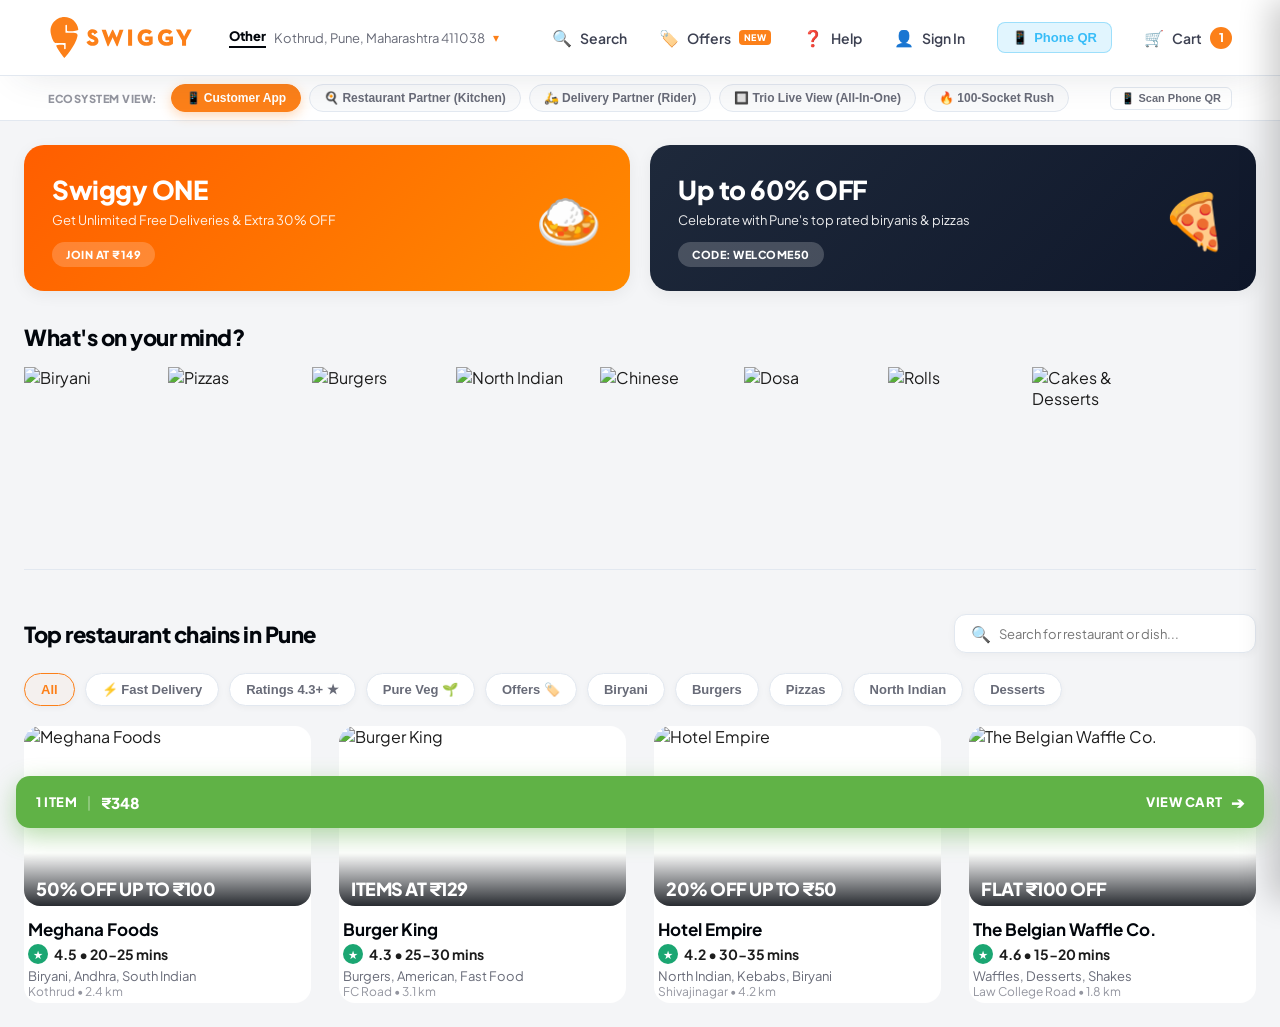
==== demo_swiggy/index.html @ 00e2d4ec "feat: complete pure Swiggy cloud app, remove ticket booking showcase, dynamic terminal benchmark" ====
<!DOCTYPE html>
<html lang="en">
<head>
  <meta charset="UTF-8">
  <meta name="viewport" content="width=device-width, initial-scale=1.0">
  <title>Order Food Online from India's Best Restaurants | Swiggy</title>
  <meta name="theme-color" content="#fc8019">
  <meta name="apple-mobile-web-app-capable" content="yes">
  <meta name="apple-mobile-web-app-status-bar-style" content="default">
  <meta name="apple-mobile-web-app-title" content="Swiggy">
  <link rel="icon" type="image/png" href="https://media-assets.swiggy.com/swiggy/image/upload/fl_lossy,f_auto,q_auto,w_100/portal/m/seo/icon-192x192.png">
  <link rel="preconnect" href="https://fonts.googleapis.com">
  <link rel="preconnect" href="https://fonts.gstatic.com" crossorigin>
  <link href="https://fonts.googleapis.com/css2?family=Plus+Jakarta+Sans:wght@400;500;600;700;800&family=JetBrains+Mono:wght@400;600;700&display=swap" rel="stylesheet">
  <link rel="stylesheet" href="style.css">
</head>
<body>

  <!-- Top Swiggy Global Header -->
  <header class="swiggy-nav">
    <div class="nav-left">
      <!-- Official Swiggy SVG Logo -->
      <a href="#" class="swiggy-logo-link" onclick="showCustomerHome(); return false;">
        <svg class="swiggy-svg-logo" viewBox="0 0 200 60" height="42" width="145" fill="#fc8019">
          <path d="M19.9253444,58.766315 C19.8876048,58.7384908 19.8458927,58.7037105 19.8021942,58.6654521 C19.094081,57.7879944 14.7152991,52.3026415 10.2535896,45.2670801 C8.91532497,43.0252402 8.046322,41.2767839 8.21317057,40.8246398 C8.64965835,39.6490651 16.4279798,39.0056292 18.8234486,40.0713975 C19.5519214,40.3948545 19.5335482,40.8231492 19.5335482,41.0725738 C19.5335482,42.1487762 19.4804148,45.0365363 19.4804148,45.0365363 C19.4809114,45.6332671 19.9660634,46.1172104 20.5634408,46.1162167 C21.1618115,46.1162167 21.6449771,45.630286 21.6429908,45.0320645 L21.6305765,37.8365137 L21.6285902,37.8365137 C21.6285902,37.2119586 20.9467953,37.055944 20.8186794,37.0315978 C19.5683083,37.0256354 17.0293299,37.0171888 14.3031434,37.0171888 C8.28765654,37.0171888 6.94343308,37.264129 5.92148558,36.5958501 C3.707266,35.1479951 0.0867513255,25.3896318 0.0023338937,19.8993102 C-0.117836803,12.1537335 4.47149205,5.44808831 10.9338947,2.12557426 C13.6337628,0.766160708 16.6832184,0 19.9039917,0 C30.132405,0 38.555775,7.72023676 39.6765405,17.6529986 C39.6775337,17.6614452 39.6775337,17.6708856 39.67952,17.6793322 C39.8851013,20.0806647 26.6504342,20.5909417 24.0325007,19.8923542 C23.6312696,19.785032 23.528479,19.3741274 23.528479,19.1972447 C23.5254995,17.371278 23.5130852,12.2327345 23.5130852,12.2327345 C23.5110989,11.6355068 23.025947,11.1510667 22.4285695,11.1525572 L22.4275764,11.1525572 C21.831192,11.153551 21.3470332,11.6389848 21.3470332,12.2372063 L21.3683859,21.7029181 C21.3867591,22.2991521 21.8873048,22.4601353 22.024359,22.4869659 C23.5130852,22.4874627 26.9945594,22.4839847 30.2371819,22.4839847 C34.6199364,22.4839847 36.460733,22.9917773 37.6857789,23.9243867 C38.5001588,24.5454638 38.8154827,25.7344538 38.5398847,27.2796936 C36.0823442,41.0258688 20.5103075,58.0562997 19.9253444,58.766315 Z M62.158293,26.6840558 C66.0871796,28.3679201 68.5213811,30.23612 68.5213811,34.3367194 C68.5213811,38.5257602 65.3482788,41.2316689 60.4386603,41.2316689 C56.4601164,41.2316689 53.2666546,39.4295516 51.6761309,36.2864046 L51.418906,35.7796057 L56.0966249,33.0692253 L56.4030105,33.5700618 C57.4562421,35.2916875 58.633617,36.0255522 60.3418285,36.0255522 C61.8141679,36.0255522 62.8033415,35.3731729 62.8033415,34.4013114 C62.8033415,33.3246122 62.0872831,32.9211605 59.8740566,31.9522802 L58.7493185,31.4698275 C55.7475339,30.1904087 52.9667244,28.4126376 52.9667244,24.1068343 C52.9667244,20.2372755 55.9327557,17.5348449 60.1799457,17.5348449 C63.3977396,17.5348449 65.6030208,18.7804771 67.1210449,21.4535929 L67.4026018,21.9499577 L62.8703789,24.8625609 L62.5580344,24.3035915 C61.8002638,22.9481529 61.0866882,22.6763695 60.1799457,22.6763695 C59.2319876,22.6763695 58.6212026,23.199068 58.6212026,24.0099463 C58.6212026,24.9415619 59.0710979,25.3504791 61.0320652,26.2001125 L62.158293,26.6840558 Z M95.2686968,27.476898 L98.5709081,18.2690574 L104.238794,18.2690574 L95.8387627,41.611619 L94.5799498,41.611619 L89.484613,30.6796684 C89.2477476,30.1788318 89.0034336,29.556761 88.7928866,28.9868606 C88.5773739,29.5577547 88.327101,30.1813161 88.089739,30.6821527 L82.7952763,41.611619 L81.5449052,41.611619 L73.0103029,18.2690574 L79.065019,18.2690574 L82.4034802,27.476898 C82.61651,28.0641885 82.8350022,28.7801662 83.0261829,29.4444702 C83.2531168,28.7588011 83.5257354,28.0184772 83.8107684,27.4217464 L88.1955091,18.0767719 L89.4086373,18.0767719 L93.8614085,27.4227401 C94.1454483,28.0189741 94.4190601,28.7597949 94.6450009,29.445464 C94.8371747,28.7801662 95.0571566,28.0641885 95.2686968,27.476898 Z M110.84853,40.9414023 L110.84853,17.7921198 L116.569052,17.7921198 L116.569052,40.9414023 L110.84853,40.9414023 Z M135.325265,33.163629 L135.325265,27.9903052 L145.94746,27.9903052 L145.94746,38.3652739 L145.727975,38.5461315 C144.512861,39.5438298 141.291094,41.2316689 136.926713,41.2316689 C129.564023,41.2316689 124.423995,36.3529841 124.423995,29.3676057 C124.423995,22.5114114 129.383767,17.5348449 136.217607,17.5348449 C139.975672,17.5348449 142.730163,18.594154 144.637004,20.7738862 L145.009434,21.1996966 L141.110342,25.059815 L140.686765,24.6235704 C139.59778,23.500663 138.469566,22.8050567 136.217607,22.8050567 C132.717263,22.8050567 130.272137,25.5035125 130.272137,29.3676057 C130.272137,33.3926822 132.883118,35.99425 136.926713,35.99425 C138.267957,35.99425 139.664321,35.7632093 140.614762,35.394041 L140.614762,33.163629 L135.325265,33.163629 Z M164.314658,33.163629 L164.314658,27.9903052 L174.936853,27.9903052 L174.936853,38.3652739 L174.717368,38.5461315 C173.501261,39.5438298 170.280487,41.2316689 165.917099,41.2316689 C158.554409,41.2316689 153.413388,36.3529841 153.413388,29.3676057 C153.413388,22.5114114 158.374153,17.5348449 165.206006,17.5348449 C168.966058,17.5348449 171.720549,18.594154 173.626397,20.7738862 L173.99982,21.1996966 L170.101721,25.059815 L169.677151,24.6235704 C168.587669,23.500663 167.458959,22.8050567 165.206006,22.8050567 C161.706656,22.8050567 159.26153,25.5035125 159.26153,29.3676057 C159.26153,33.3926822 161.873504,35.99425 165.917099,35.99425 C167.258343,35.99425 168.653714,35.7632093 169.604155,35.394041 L169.604155,33.163629 L164.314658,33.163629 Z M195.897503,17.7922192 L201.87674,17.7922192 L193.669876,33.1964218 L193.669876,40.9415017 L187.918566,40.9415017 L187.918566,33.5253443 L179.1759,17.7922192 L185.555871,17.7922192 L189.596487,25.1730995 C190.030988,25.9760279 190.484856,27.0373245 190.827988,27.8988826 C191.155726,27.0442805 191.589235,25.9924244 192.020757,25.1800555 L195.897503,17.7922192 Z"></path>
        </svg>
      </a>

      <!-- Location Picker -->
      <div class="location-box" onclick="triggerValenceAction('location')">
        <span class="loc-label">Other</span>
        <span class="loc-text" title="Kothrud, Pune, Maharashtra 411038">Kothrud, Pune, Maharashtra 411038</span>
        <span class="loc-arrow">▾</span>
      </div>
    </div>

    <!-- Right Global Navigation Items -->
    <div class="nav-right">
      <div class="nav-item" onclick="focusSearch()">
        <span class="nav-icon">🔍</span> Search
      </div>
      <div class="nav-item" onclick="triggerValenceAction('offers')">
        <span class="nav-icon">🏷️</span> Offers <span class="badge-new">NEW</span>
      </div>
      <div class="nav-item" onclick="triggerValenceAction('help')">
        <span class="nav-icon">❓</span> Help
      </div>
      <div class="nav-item" onclick="triggerValenceAction('signin')">
        <span class="nav-icon">👤</span> Sign In
      </div>
      <button onclick="openSwiggyQrModal()" style="background:rgba(56, 189, 248, 0.15); border:1px solid rgba(56, 189, 248, 0.4); color:#38bdf8; font-weight:700; font-size:13px; padding:7px 14px; border-radius:8px; cursor:pointer; display:flex; align-items:center; gap:6px; transition:all 0.2s;">
        <span>📱</span> <span>Phone QR</span>
      </button>
      <div class="nav-item cart-nav-btn" onclick="toggleCartDrawer()">
        <span class="nav-icon">🛒</span> Cart <span class="cart-badge-count" id="header-cart-count">0</span>
      </div>
    </div>
  </header>

  <!-- Sub-Header Ecosystem Bar (Trio switcher & Dev Inspector) -->
  <div class="ecosystem-bar">
    <div class="ecosystem-left">
      <span class="ecosystem-title">ECOSYSTEM VIEW:</span>
      <button class="eco-tab active" data-mode="customer" id="btn-tab-customer">
        📱 Customer App
      </button>
      <button class="eco-tab" data-mode="kitchen" id="btn-tab-kitchen">
        🍳 Restaurant Partner (Kitchen)
      </button>
      <button class="eco-tab" data-mode="rider" id="btn-tab-rider">
        🛵 Delivery Partner (Rider)
      </button>
      <button class="eco-tab" data-mode="split" id="btn-tab-split">
        🔲 Trio Live View (All-In-One)
      </button>
      <button class="eco-tab highlight-rush" data-mode="rush" id="btn-tab-rush">
        🔥 100-Socket Rush
      </button>
    </div>

    <div class="ecosystem-right">
      <button class="btn-qr-small" id="btn-open-qr">📱 Scan Phone QR</button>
    </div>
  </div>

  <!-- Main Container -->
  <main class="main-content-wrap" id="main-content-wrap">

    <!-- =========================================================================
         VIEW 1: AUTHENTIC CUSTOMER APP (Default)
         ========================================================================= -->
    <section class="view-panel customer-full-view" id="panel-customer">
      
      <!-- Mobile Quick Search Bar & Live Engine HUD -->
      <div class="mobile-search-pill-container">
        <div class="mobile-search-box" onclick="focusSearch()">
          <span class="ms-search-icon">🔍</span>
          <input type="text" id="mob-search-input" placeholder="Search for restaurant, biryani, burger..." oninput="handleMobileSearch(this.value)" autocomplete="off">
          <span class="ms-mic" onclick="triggerValenceAction('search')">🎙️</span>
        </div>
      </div>

      <div class="valence-live-chip-mobile" id="valence-live-chip-mobile" onclick="triggerValenceAction('shards')">
        <span class="vlc-pulse"></span>
        <span class="vlc-text" id="vlc-text">⚡ Valence Engine: 12 Cores Active (0.22 µs)</span>
      </div>

      <!-- Promotional Hero Carousel Banner -->
      <div class="hero-promo-container">
        <div class="promo-banner-card promo-bg-one" onclick="triggerValenceAction('swiggy_one')" style="cursor: pointer;">
          <div class="promo-text">
            <h2>Swiggy ONE</h2>
            <p>Get Unlimited Free Deliveries & Extra 30% OFF</p>
            <span class="promo-tag">JOIN AT ₹149</span>
          </div>
          <div class="promo-art">🍛</div>
        </div>
        <div class="promo-banner-card promo-bg-deal" onclick="triggerValenceAction('offers')" style="cursor: pointer;">
          <div class="promo-text">
            <h2>Up to 60% OFF</h2>
            <p>Celebrate with Pune's top rated biryanis & pizzas</p>
            <span class="promo-tag">CODE: WELCOME50</span>
          </div>
          <div class="promo-art">🍕</div>
        </div>
      </div>

      <!-- "What's on your mind?" Circular Categories Slider -->
      <div class="category-section">
        <div class="section-title-row">
          <h3>What's on your mind?</h3>
        </div>
        <div class="category-scroll-row" id="category-scroll-row">
          <!-- Dynamically populated via JS with official Swiggy banners -->
        </div>
      </div>

      <hr class="divider-line">

      <!-- "Top restaurant chains in Pune" Section -->
      <div class="restaurant-section">
        <div class="section-title-row">
          <h3>Top restaurant chains in Pune</h3>
          <div class="search-filter-box">
            <span class="search-ico">🔍</span>
            <input type="text" id="cust-search-input" placeholder="Search for restaurant or dish...">
          </div>
        </div>

        <!-- Filter Pills Row -->
        <div class="filters-row">
          <button class="filter-pill active" onclick="filterCuisine('all')">All</button>
          <button class="filter-pill" onclick="filterQuick('fast')">⚡ Fast Delivery</button>
          <button class="filter-pill" onclick="filterQuick('rating')">Ratings 4.3+ ★</button>
          <button class="filter-pill" onclick="filterQuick('veg')">Pure Veg 🌱</button>
          <button class="filter-pill" onclick="filterQuick('offers')">Offers 🏷️</button>
          <button class="filter-pill" onclick="filterCuisine('Biryani')">Biryani</button>
          <button class="filter-pill" onclick="filterCuisine('Burgers')">Burgers</button>
          <button class="filter-pill" onclick="filterCuisine('Pizzas')">Pizzas</button>
          <button class="filter-pill" onclick="filterCuisine('North Indian')">North Indian</button>
          <button class="filter-pill" onclick="filterCuisine('Desserts')">Desserts</button>
        </div>

        <!-- Restaurants Grid -->
        <div class="restaurants-grid" id="restaurants-grid">
          <!-- Populated dynamically via JS -->
        </div>
      </div>

      <!-- Restaurant Detail Menu View (Appears when a restaurant is clicked) -->
      <div class="restaurant-detail-view" id="restaurant-detail-view" style="display: none;">
        <button class="btn-back-restaurants" onclick="closeRestaurantDetail()">← Back to all restaurants</button>
        
        <div class="rest-detail-header" id="rest-detail-header">
          <!-- Populated dynamically -->
        </div>

        <div class="menu-dishes-list" id="menu-dishes-list">
          <!-- Populated dynamically -->
        </div>
      </div>

      <!-- Live Order Tracking Screen (Appears after checkout) -->
      <div class="order-tracking-screen" id="order-tracking-screen" style="display: none;">
        <div class="track-header-card">
          <div class="track-title-left">
            <span class="live-pill">LIVE TRACKING</span>
            <h2 id="track-order-title">Order #SWG-9482 Placed</h2>
            <p>Arriving from <strong id="track-rest-name">Meghana Foods</strong> in <strong>18 mins</strong></p>
          </div>
          <button class="btn-new-order" onclick="closeTrackingScreen()">+ Order More Items</button>
        </div>

        <!-- Stepper -->
        <div class="track-stepper-row">
          <div class="track-step active" id="tr-step-1">
            <div class="tr-circle">✓</div>
            <span>Order Placed</span>
          </div>
          <div class="tr-line active" id="tr-line-1"></div>
          <div class="track-step active" id="tr-step-2">
            <div class="tr-circle">🍳</div>
            <span>Kitchen Cooking</span>
          </div>
          <div class="tr-line" id="tr-line-2"></div>
          <div class="track-step" id="tr-step-3">
            <div class="tr-circle">📦</div>
            <span>Rider Picked Up</span>
          </div>
          <div class="tr-line" id="tr-line-3"></div>
          <div class="track-step" id="tr-step-4">
            <div class="tr-circle">🛵</div>
            <span>On the Way</span>
          </div>
        </div>

        <!-- Visual Map -->
        <div class="map-view-box">
          <div class="map-overlay-info">
            <span>🛵 Rider: <strong>Rajesh Kumar (4.9★)</strong></span>
            <span>Speed: <strong>32 km/h</strong></span>
            <span>Location: <strong id="track-latlng">18.5204° N, 73.8567° E</strong></span>
          </div>
          <svg class="map-track-svg" viewBox="0 0 700 240">
            <path d="M 60 190 Q 220 190 280 120 T 480 100 T 640 50" fill="none" stroke="#2D3748" stroke-width="26" stroke-linecap="round"/>
            <path d="M 60 190 Q 220 190 280 120 T 480 100 T 640 50" fill="none" stroke="#E2E8F0" stroke-width="3" stroke-dasharray="8,8"/>

            <g transform="translate(60, 190)">
              <circle r="22" fill="#E53E3E" opacity="0.3"/>
              <circle r="14" fill="#E53E3E"/>
              <text x="0" y="5" font-size="14" text-anchor="middle" fill="#FFF">🍳</text>
              <text x="0" y="32" font-size="11" text-anchor="middle" fill="#2D3748" font-weight="700">Meghana Foods</text>
            </g>

            <g transform="translate(640, 50)">
              <circle r="22" fill="#10B981" opacity="0.3"/>
              <circle r="14" fill="#10B981"/>
              <text x="0" y="5" font-size="14" text-anchor="middle" fill="#FFF">🏠</text>
              <text x="0" y="32" font-size="11" text-anchor="middle" fill="#2D3748" font-weight="700">AISF Hub, Pune</text>
            </g>

            <g id="svg-rider-bike" transform="translate(240, 140)">
              <circle r="26" fill="#FC8019" opacity="0.4" class="rider-radar-pulse"/>
              <circle r="16" fill="#FC8019"/>
              <text x="0" y="6" font-size="15" text-anchor="middle" fill="#FFF">🛵</text>
              <text x="0" y="-22" font-size="11" text-anchor="middle" fill="#FC8019" font-weight="800">Rajesh (#RID-50)</text>
            </g>
          </svg>
        </div>
      </div>
    </section>

    <!-- =========================================================================
         VIEW 2: SWIGGY PARTNER (RESTAURANT KITCHEN DASHBOARD)
         ========================================================================= -->
    <section class="view-panel kitchen-full-view" id="panel-kitchen" style="display: none;">
      <div class="partner-header-card">
        <div class="partner-meta">
          <div class="partner-badge">SWIGGY PARTNER POS</div>
          <h2>Meghana Foods — Kitchen Terminal</h2>
          <p>FC Road Cloud Kitchen (Outlet #REST-102)</p>
        </div>
        <div class="partner-status-box">
          <span class="status-online-dot"></span>
          <span>ONLINE & RECEIVING ORDERS</span>
        </div>
      </div>

      <div class="kitchen-stats-grid">
        <div class="k-stat-card">
          <span>ACTIVE ORDERS</span>
          <strong id="k-stat-active-count">1</strong>
        </div>
        <div class="k-stat-card">
          <span>AVG PREP TIME</span>
          <strong>14 mins</strong>
        </div>
        <div class="k-stat-card">
          <span>TODAY'S ORDERS</span>
          <strong>84 Orders</strong>
        </div>
      </div>

      <div class="k-orders-container">
        <h3>Live Incoming Orders Stream</h3>
        <div class="k-orders-list" id="k-orders-list">
          <!-- Populated dynamically -->
        </div>
      </div>
    </section>

    <!-- =========================================================================
         VIEW 3: SWIGGY DELIVERY PARTNER (RIDER APP)
         ========================================================================= -->
    <section class="view-panel rider-full-view" id="panel-rider" style="display: none;">
      <div class="rider-header-card">
        <div class="rider-profile-row">
          <div class="rider-avatar">🛵</div>
          <div class="rider-text">
            <h2>Rajesh Kumar</h2>
            <p>ID: #RID-50 • 4.9★ Rating • 3,240 Deliveries</p>
          </div>
        </div>
        <div class="duty-toggle-box">
          <span class="duty-label">DUTY STATUS:</span>
          <span class="duty-badge">🟢 ON DUTY</span>
        </div>
      </div>

      <div class="rider-card-main" id="rider-active-order-box">
        <div class="rider-order-badge-row">
          <span class="badge-pickup">ORDER READY FOR PICKUP</span>
          <span class="order-earnings">Earn ₹65.00</span>
        </div>
        
        <h3 id="rider-order-id-display">Order #SWG-9482</h3>

        <div class="delivery-route-card">
          <div class="route-node">
            <span class="node-circle red"></span>
            <div>
              <strong>Meghana Foods</strong>
              <p>Plot 4, FC Road, Pune</p>
            </div>
          </div>
          <div class="route-distance-line">↓ 3.2 km (12 mins estimated)</div>
          <div class="route-node">
            <span class="node-circle green"></span>
            <div>
              <strong>AISF Hackathon Hub</strong>
              <p>Vishwakarma Campus, Kothrud, Pune</p>
            </div>
          </div>
        </div>

        <div class="rider-btn-row">
          <button class="btn-rider-act btn-pickup-act" id="btn-rider-pickup" onclick="riderPickupOrder()">
            📦 Pick Up Order & Start Delivery
          </button>
          <button class="btn-rider-act btn-deliver-act" id="btn-rider-deliver" onclick="riderCompleteOrder()" disabled>
            🏁 Complete Delivery
          </button>
        </div>

        <div class="telemetry-stream-card">
          <div class="stream-title-row">
            <span>🛰️ Live GPS Location Stream (50ms)</span>
            <label class="switch-small">
              <input type="checkbox" id="chk-rider-gps" checked>
              <span class="slider-small"></span>
            </label>
          </div>
          <p>Coordinates continuously streamed to Valence database for live customer map tracking.</p>
          <div class="coords-quad">
            <div class="c-box"><span>LATITUDE</span><strong id="r-coord-lat">18.520420</strong></div>
            <div class="c-box"><span>LONGITUDE</span><strong id="r-coord-lng">73.856715</strong></div>
            <div class="c-box"><span>SPEED</span><strong>32 km/h</strong></div>
            <div class="c-box dev-only"><span>CORE SHARD</span><strong style="color: #06B6D4;">Core C08</strong></div>
          </div>
        </div>
      </div>
    </section>

    <!-- =========================================================================
         VIEW 4: 100-SOCKET DINNER RUSH SIMULATOR
         ========================================================================= -->
    <section class="view-panel rush-full-view" id="panel-rush" style="display: none;">
      <div class="rush-top-card">
        <div class="rush-meta">
          <h2>100-Concurrent-Socket "Dinner Rush" Simulator</h2>
          <p>Multi-Tenant High Concurrency Stress Test across 12 Pinned Hardware Shards</p>
        </div>
        <button class="btn-rush-main" id="btn-rush-main" onclick="toggleRushSimulation()">
          <span id="rush-main-icon">⚡</span>
          <span id="rush-main-text">START 100-SOCKET DINNER RUSH</span>
        </button>
      </div>

      <div class="rush-stats-quad">
        <div class="r-metric-card">
          <span>ACTIVE CONCURRENT SOCKETS</span>
          <strong class="text-orange" id="rush-metric-sockets">0 / 100</strong>
          <p>50 Riders • 40 Customers • 10 Kitchens</p>
        </div>
        <div class="r-metric-card">
          <span>THROUGHPUT</span>
          <strong class="text-green" id="rush-metric-ops">0 ops/sec</strong>
          <p>Direct Port 6379 Byte Streams</p>
        </div>
        <div class="r-metric-card">
          <span>TOTAL OPERATIONS</span>
          <strong id="rush-metric-total">0</strong>
          <p>Zero Lock Contention</p>
        </div>
        <div class="r-metric-card">
          <span>p99 LATENCY PROFILE</span>
          <strong class="text-cyan" id="rush-metric-p99">0.38 µs</strong>
          <p>Sub-Microsecond Deterministic Response</p>
        </div>
      </div>

      <div class="cores-vu-section">
        <div class="cores-vu-header">
          <strong>12 Hardware Shard Load Distribution (Core C00 to Core C11)</strong>
          <span>Lock-Free Shared-Nothing Parallelism</span>
        </div>
        <div class="cores-vu-grid" id="cores-vu-grid">
          <!-- 12 VU meters populated via JS -->
        </div>
      </div>
    </section>

  </main>

  <!-- Slide-out Swiggy Cart Drawer -->
  <aside class="cart-drawer" id="cart-drawer">
    <div class="cart-drawer-header">
      <div class="drawer-title">
        <h3>My Cart</h3>
        <span class="drawer-rest-name" id="cart-rest-title">Meghana Foods</span>
      </div>
      <button class="btn-close-cart" onclick="toggleCartDrawer()">✕</button>
    </div>

    <!-- 4-Tier Timing Wheel Cart TTL Hold Banner -->
    <div class="cart-ttl-banner">
      <div class="ttl-banner-row">
        <span>⏳ Cart reserved for you</span>
        <strong id="cart-drawer-countdown">01:00</strong>
      </div>
      <div class="ttl-track"><div class="ttl-fill" id="cart-drawer-ttl-bar"></div></div>
    </div>

    <!-- Items List -->
    <div class="cart-items-scroll" id="cart-items-scroll">
      <!-- Populated dynamically via JS -->
    </div>

    <!-- Cooking Instructions -->
    <div class="cart-note-box">
      <input type="text" placeholder="Add cooking instructions (less spicy, no onion...)">
    </div>

    <!-- Bill Details Breakdown -->
    <div class="cart-bill-details">
      <h4>Bill Details</h4>
      <div class="bill-row">
        <span>Item Total</span>
        <strong id="bill-item-total">₹340</strong>
      </div>
      <div class="bill-row">
        <span>Delivery Fee | 2.4 km</span>
        <span>₹35</span>
      </div>
      <div class="bill-row text-green">
        <span>Extra discount for you</span>
        <span>-₹50</span>
      </div>
      <div class="bill-row">
        <span>Platform Fee</span>
        <span>₹5</span>
      </div>
      <div class="bill-row">
        <span>GST & Restaurant Charges</span>
        <span>₹18</span>
      </div>
      <div class="bill-total-row">
        <span>TO PAY</span>
        <strong id="bill-grand-total">₹348</strong>
      </div>
    </div>

    <!-- Proceed to Pay Button -->
    <div class="cart-drawer-footer">
      <button class="btn-proceed-pay" id="btn-proceed-pay" onclick="handleCheckout()">
        <span class="pay-text">PROCEED TO PAY</span>
        <span class="pay-amount" id="btn-pay-amount">₹348</span>
      </button>
    </div>
  </aside>
  <div class="cart-drawer-backdrop" id="cart-drawer-backdrop" onclick="toggleCartDrawer()"></div>

  <!-- Floating Bottom Cart Bar (Signature Swiggy Mobile Pill) -->
  <div class="swiggy-floating-cart-bar" id="floating-cart-bar" onclick="toggleCartDrawer()">
    <div class="fc-left">
      <div class="fc-count-pill" id="fc-count-pill">1 ITEM</div>
      <span class="fc-divider">|</span>
      <span class="fc-price" id="fc-price">₹340</span>
    </div>
    <div class="fc-right">
      <span>VIEW CART</span>
      <span class="fc-cart-arrow">➔</span>
    </div>
  </div>

  <!-- Mobile Bottom Navigation Bar (Authentic Swiggy App Bar) -->
  <nav class="swiggy-mobile-bottom-nav">
    <button class="mob-nav-btn active" id="mob-nav-food" onclick="showCustomerHome(); return false;">
      <span class="mob-nav-icon">🍕</span>
      <span class="mob-nav-label">Swiggy</span>
    </button>
    <button class="mob-nav-btn" id="mob-nav-insta" onclick="triggerValenceAction('instamart'); return false;">
      <span class="mob-nav-icon">⚡</span>
      <span class="mob-nav-label">Instamart</span>
      <span class="mob-badge-chip">10 MIN</span>
    </button>
    <button class="mob-nav-btn" id="mob-nav-dineout" onclick="triggerValenceAction('dineout'); return false;">
      <span class="mob-nav-icon">🍽️</span>
      <span class="mob-nav-label">Dineout</span>
    </button>
    <button class="mob-nav-btn" id="mob-nav-val" onclick="setAppMode('rush'); return false;">
      <span class="mob-nav-icon">📊</span>
      <span class="mob-nav-label">12 Cores</span>
    </button>
  </nav>

  <!-- Modal: Open on Phone / QR Code -->
  <div class="modal-backdrop" id="modal-qr">
    <div class="modal-card">
      <div class="modal-header">
        <h3>📱 Open Swiggy on Any Phone</h3>
        <button class="btn-modal-close" onclick="closeQrModal()">✕</button>
      </div>
      <div class="modal-body">
        <p>Scan with your phone's camera to test food ordering live from your mobile browser:</p>
        <div class="qr-box-wrap">
          <div class="qr-code-img">
            <canvas id="qr-canvas" width="200" height="200"></canvas>
          </div>
          <div class="network-links" id="network-links-list"></div>
        </div>
      </div>
    </div>
  </div>

  <script src="https://cdn.jsdelivr.net/npm/qrcode@1.5.3/build/qrcode.min.js"></script>
  <script src="app.js"></script>
  <script>
    async function openSwiggyQrModal() {
      const modal = document.getElementById('modal-qr');
      const linksDiv = document.getElementById('network-links-list');
      const canvas = document.getElementById('qr-canvas');
      let targetUrl = window.location.origin;
      try {
        const res = await fetch('/active_tunnel.json');
        if (res.ok) {
          const data = await res.json();
          targetUrl = data.url;
        }
      } catch (e) {}
      linksDiv.innerHTML = `<div style="text-align:center; margin-top:12px;">
        <span style="color:#64748b; font-size:11px; display:block; text-transform:uppercase; font-weight:700;">Public HTTPS Link:</span>
        <a href="${targetUrl}" target="_blank" style="color:#fc8019; font-weight:800; word-break:break-all; font-size:14px; text-decoration:none;">${targetUrl}</a>
        <div style="margin-top:10px; background:rgba(16, 185, 129, 0.1); border:1px solid rgba(16, 185, 129, 0.3); border-radius:8px; padding:8px; font-size:12px; color:#10b981;">
          💡 Open on your phone to test Swiggy food ordering live on Valence (port 6379)!
        </div>
      </div>`;
      if (window.QRCode) {
        QRCode.toCanvas(canvas, targetUrl, { width: 200, margin: 1 }, function (error) {});
      }
      modal.classList.add('show');
      modal.style.display = 'flex';
    }

    function closeQrModal() {
      const modal = document.getElementById('modal-qr');
      modal.classList.remove('show');
      modal.style.display = 'none';
    }
  </script>
</body>
</html>
---- demo_swiggy/style.css ----
/* ==============================================================================
   AUTHENTIC SWIGGY DESIGN SYSTEM
   Signature: Swiggy Orange (#FC8019), Clean White Cards, Swiggy Green (#60B246)
   ============================================================================== */

:root {
  --swiggy-orange: #FC8019;
  --swiggy-orange-hover: #E06B00;
  --swiggy-green: #60B246;
  --swiggy-green-dark: #1BA672;
  --swiggy-red: #E43B4F;

  --bg-main: #F4F5F7;
  --bg-card: #FFFFFF;
  --bg-subtle: #F9FAFB;

  --text-dark: #02060C;
  --text-primary: #1C1C1C;
  --text-secondary: #686B78;
  --text-muted: #93959F;

  --border-light: #E2E8F0;
  --border-card: #F0F2F5;

  --font-main: 'Plus Jakarta Sans', -apple-system, BlinkMacSystemFont, sans-serif;
  --font-mono: 'JetBrains Mono', monospace;

  --shadow-nav: 0 15px 40px -20px rgba(40, 44, 63, 0.15);
  --shadow-card: 0 4px 16px rgba(0, 0, 0, 0.06);
  --shadow-hover: 0 10px 25px rgba(0, 0, 0, 0.1);
}

* {
  margin: 0;
  padding: 0;
  box-sizing: border-box;
}

body {
  font-family: var(--font-main);
  background-color: var(--bg-main);
  color: var(--text-primary);
  min-height: 100vh;
  display: flex;
  flex-direction: column;
  overflow-x: hidden;
}

/* ==============================================================================
   TOP SWIGGY GLOBAL NAV
   ============================================================================== */
.swiggy-nav {
  height: 76px;
  background: #FFF;
  border-bottom: 1px solid var(--border-light);
  box-shadow: var(--shadow-nav);
  padding: 0 48px;
  display: flex;
  align-items: center;
  justify-content: space-between;
  position: sticky;
  top: 0;
  z-index: 100;
}

.nav-left {
  display: flex;
  align-items: center;
  gap: 36px;
}

.swiggy-logo-link {
  display: flex;
  align-items: center;
  transition: transform 0.2s;
}

.swiggy-logo-link:hover {
  transform: scale(1.03);
}

.location-box {
  display: flex;
  align-items: center;
  gap: 8px;
  font-size: 13px;
  cursor: pointer;
  color: var(--text-secondary);
}

.loc-label {
  font-weight: 800;
  color: var(--text-dark);
  border-bottom: 2px solid var(--text-dark);
  padding-bottom: 2px;
}

.loc-text {
  max-width: 260px;
  white-space: nowrap;
  overflow: hidden;
  text-overflow: ellipsis;
}

.loc-arrow {
  color: var(--swiggy-orange);
  font-size: 12px;
}

.nav-right {
  display: flex;
  align-items: center;
  gap: 32px;
}

.nav-item {
  display: flex;
  align-items: center;
  gap: 8px;
  font-size: 14px;
  font-weight: 600;
  color: #3D4152;
  cursor: pointer;
  transition: color 0.2s;
}

.nav-item:hover {
  color: var(--swiggy-orange);
}

.nav-icon {
  font-size: 16px;
}

.badge-new {
  background: var(--swiggy-orange);
  color: #FFF;
  font-size: 9px;
  font-weight: 800;
  padding: 2px 5px;
  border-radius: 4px;
  letter-spacing: 0.5px;
}

.cart-nav-btn {
  position: relative;
}

.cart-badge-count {
  background: var(--swiggy-orange);
  color: #FFF;
  font-size: 12px;
  font-weight: 800;
  width: 22px;
  height: 22px;
  border-radius: 50%;
  display: flex;
  align-items: center;
  justify-content: center;
}

/* ==============================================================================
   SUB-HEADER ECOSYSTEM BAR
   ============================================================================== */
.ecosystem-bar {
  background: #FFF;
  border-bottom: 1px solid var(--border-light);
  padding: 8px 48px;
  display: flex;
  align-items: center;
  justify-content: space-between;
  font-size: 12px;
}

.ecosystem-left {
  display: flex;
  align-items: center;
  gap: 8px;
}

.ecosystem-title {
  font-size: 11px;
  font-weight: 800;
  color: var(--text-muted);
  letter-spacing: 0.5px;
  margin-right: 6px;
}

.eco-tab {
  background: var(--bg-subtle);
  border: 1px solid var(--border-light);
  color: var(--text-secondary);
  padding: 6px 14px;
  border-radius: 999px;
  font-size: 12px;
  font-weight: 700;
  cursor: pointer;
  transition: all 0.2s;
}

.eco-tab:hover {
  border-color: var(--swiggy-orange);
  color: var(--swiggy-orange);
}

.eco-tab.active {
  background: var(--swiggy-orange);
  color: #FFF;
  border-color: var(--swiggy-orange);
  box-shadow: 0 4px 12px rgba(252, 128, 25, 0.3);
}

.eco-tab.highlight-rush.active {
  background: #EF4444;
  border-color: #EF4444;
  box-shadow: 0 4px 12px rgba(239, 68, 68, 0.3);
}

.ecosystem-right {
  display: flex;
  align-items: center;
  gap: 16px;
}

.dev-toggle-wrap {
  display: flex;
  align-items: center;
  gap: 8px;
  cursor: pointer;
}

.dev-label {
  font-size: 11px;
  font-weight: 700;
  color: var(--text-muted);
}

.dev-toggle-wrap input { display: none; }

.dev-switch {
  width: 28px;
  height: 16px;
  background: #CBD5E1;
  border-radius: 999px;
  position: relative;
  transition: all 0.2s;
}

.dev-switch::after {
  content: '';
  position: absolute;
  width: 12px;
  height: 12px;
  background: #FFF;
  border-radius: 50%;
  top: 2px;
  left: 2px;
  transition: all 0.2s;
}

.dev-toggle-wrap input:checked + .dev-switch {
  background: var(--swiggy-green-dark);
}

.dev-toggle-wrap input:checked + .dev-switch::after {
  transform: translateX(12px);
}

.btn-qr-small {
  background: transparent;
  border: 1px solid var(--border-light);
  color: var(--text-secondary);
  padding: 4px 10px;
  border-radius: 6px;
  font-size: 11px;
  font-weight: 600;
  cursor: pointer;
  transition: all 0.2s;
}

.btn-qr-small:hover {
  border-color: var(--swiggy-orange);
  color: var(--swiggy-orange);
}

/* Dev Only Visibility */
.dev-only {
  display: none !important;
}

body.dev-mode-active .dev-only {
  display: flex !important;
}

/* ==============================================================================
   MAIN CONTAINER & PANELS
   ============================================================================== */
.main-content-wrap {
  max-width: 1300px;
  width: 100%;
  margin: 24px auto;
  padding: 0 24px;
  flex: 1;
}

/* Split-screen layout when 'mode-split' */
.main-content-wrap.mode-split {
  max-width: 1700px;
  display: grid;
  grid-template-columns: 1.15fr 1fr 1fr;
  gap: 20px;
}

.main-content-wrap.mode-split .view-panel {
  display: flex !important;
  background: #FFF;
  border-radius: 16px;
  border: 1px solid var(--border-light);
  padding: 20px;
  box-shadow: var(--shadow-card);
  overflow-y: auto;
  max-height: 85vh;
}

/* Customer Full View */
.customer-full-view {
  display: flex;
  flex-direction: column;
  gap: 32px;
}

/* Promotional Hero Carousel Banners */
.hero-promo-container {
  display: grid;
  grid-template-columns: 1fr 1fr;
  gap: 20px;
}

.promo-banner-card {
  border-radius: 20px;
  padding: 28px;
  color: #FFF;
  display: flex;
  align-items: center;
  justify-content: space-between;
  box-shadow: var(--shadow-card);
}

.promo-bg-one {
  background: linear-gradient(135deg, #FF5E00 0%, #FF8A00 100%);
}

.promo-bg-deal {
  background: linear-gradient(135deg, #1E293B 0%, #0F172A 100%);
}

.promo-text h2 {
  font-size: 26px;
  font-weight: 800;
  letter-spacing: -0.5px;
}

.promo-text p {
  font-size: 13px;
  opacity: 0.9;
  margin: 6px 0 14px;
}

.promo-tag {
  background: rgba(255, 255, 255, 0.2);
  backdrop-filter: blur(8px);
  padding: 6px 14px;
  border-radius: 999px;
  font-size: 11px;
  font-weight: 800;
  letter-spacing: 0.5px;
}

.promo-art {
  font-size: 54px;
}

/* "What's on your mind?" Category Row */
.category-section {
  display: flex;
  flex-direction: column;
  gap: 16px;
}

.section-title-row {
  display: flex;
  align-items: center;
  justify-content: space-between;
}

.section-title-row h3 {
  font-size: 22px;
  font-weight: 800;
  color: var(--text-dark);
  letter-spacing: -0.5px;
}

.category-scroll-row {
  display: flex;
  align-items: center;
  gap: 24px;
  overflow-x: auto;
  padding-bottom: 8px;
}

.category-item {
  display: flex;
  flex-direction: column;
  align-items: center;
  cursor: pointer;
  flex-shrink: 0;
  transition: transform 0.2s;
}

.category-item:hover {
  transform: scale(1.08);
}

.category-item img {
  width: 120px;
  height: 150px;
  object-fit: contain;
}

.divider-line {
  border: none;
  border-top: 1px solid var(--border-light);
  margin: 12px 0;
}

/* "Top restaurant chains in Pune" */
.restaurant-section {
  display: flex;
  flex-direction: column;
  gap: 20px;
}

.search-filter-box {
  display: flex;
  align-items: center;
  background: #FFF;
  border: 1px solid var(--border-light);
  border-radius: 12px;
  padding: 8px 16px;
  box-shadow: 0 2px 8px rgba(0, 0, 0, 0.04);
}

.search-filter-box input {
  border: none;
  outline: none;
  font-size: 13px;
  width: 240px;
  margin-left: 8px;
  font-family: var(--font-main);
}

.filters-row {
  display: flex;
  align-items: center;
  gap: 10px;
  flex-wrap: wrap;
}

.filter-pill {
  background: #FFF;
  border: 1px solid var(--border-light);
  color: var(--text-secondary);
  padding: 8px 16px;
  border-radius: 999px;
  font-size: 13px;
  font-weight: 600;
  cursor: pointer;
  box-shadow: 0 2px 6px rgba(0, 0, 0, 0.04);
  transition: all 0.2s;
}

.filter-pill:hover,
.filter-pill.active {
  border-color: var(--swiggy-orange);
  color: var(--swiggy-orange);
  background: rgba(252, 128, 25, 0.04);
}

.dev-hit-pill {
  background: rgba(16, 185, 129, 0.08);
  border: 1px solid rgba(16, 185, 129, 0.3);
  color: var(--swiggy-green-dark);
  padding: 6px 12px;
  border-radius: 999px;
  font-size: 11px;
  font-family: var(--font-mono);
  display: flex;
  align-items: center;
  gap: 6px;
}

.pulse-dot-green {
  width: 6px;
  height: 6px;
  border-radius: 50%;
  background: var(--swiggy-green-dark);
  box-shadow: 0 0 8px var(--swiggy-green-dark);
}

/* Restaurants Grid */
.restaurants-grid {
  display: grid;
  grid-template-columns: repeat(auto-fill, minmax(280px, 1fr));
  gap: 28px;
}

.rest-card {
  background: #FFF;
  border-radius: 16px;
  cursor: pointer;
  transition: transform 0.2s ease, box-shadow 0.2s ease;
  overflow: hidden;
}

.rest-card:hover {
  transform: scale(0.96);
}

.rest-img-wrap {
  width: 100%;
  height: 180px;
  position: relative;
  border-radius: 16px;
  overflow: hidden;
}

.rest-img-wrap img {
  width: 100%;
  height: 100%;
  object-fit: cover;
}

.rest-discount-banner {
  position: absolute;
  bottom: 0;
  left: 0;
  right: 0;
  padding: 24px 12px 6px;
  background: linear-gradient(180deg, rgba(2, 6, 12, 0) 0%, rgba(2, 6, 12, 0.85) 100%);
  color: #FFF;
  font-size: 18px;
  font-weight: 800;
  letter-spacing: -0.5px;
}

.rest-info {
  padding: 12px 4px 4px;
}

.rest-name {
  font-size: 17px;
  font-weight: 700;
  color: var(--text-dark);
}

.rest-meta-row {
  display: flex;
  align-items: center;
  gap: 6px;
  margin: 4px 0;
  font-size: 14px;
  font-weight: 700;
}

.rest-rating-badge {
  background: var(--swiggy-green-dark);
  color: #FFF;
  width: 20px;
  height: 20px;
  border-radius: 50%;
  display: flex;
  align-items: center;
  justify-content: center;
  font-size: 11px;
}

.rest-cuisines {
  font-size: 13px;
  color: var(--text-secondary);
  white-space: nowrap;
  overflow: hidden;
  text-overflow: ellipsis;
}

.rest-area {
  font-size: 12px;
  color: var(--text-muted);
}

/* ==============================================================================
   RESTAURANT DETAIL / MENU VIEW
   ============================================================================== */
.restaurant-detail-view {
  background: #FFF;
  border-radius: 20px;
  padding: 28px;
  box-shadow: var(--shadow-card);
  display: flex;
  flex-direction: column;
  gap: 24px;
}

.btn-back-restaurants {
  background: transparent;
  border: none;
  color: var(--swiggy-orange);
  font-size: 14px;
  font-weight: 700;
  cursor: pointer;
  align-self: flex-start;
}

.rest-detail-header-card {
  border: 1px solid var(--border-light);
  border-radius: 16px;
  padding: 20px;
  box-shadow: var(--shadow-card);
  display: flex;
  justify-content: space-between;
}

.rd-title-box h2 {
  font-size: 24px;
  font-weight: 800;
  color: var(--text-dark);
}

.rd-cuisines {
  font-size: 13px;
  color: var(--text-secondary);
  margin: 4px 0;
}

.rd-rating-box {
  border: 1px solid var(--border-light);
  border-radius: 8px;
  padding: 8px 12px;
  text-align: center;
  height: fit-content;
}

.rd-score {
  font-size: 14px;
  font-weight: 800;
  color: var(--swiggy-green-dark);
}

.rd-count {
  font-size: 10px;
  color: var(--text-muted);
}

.menu-dishes-list {
  display: flex;
  flex-direction: column;
  gap: 20px;
}

.dish-row-card {
  display: flex;
  align-items: center;
  justify-content: space-between;
  padding-bottom: 24px;
  border-bottom: 1px solid var(--border-light);
  gap: 20px;
}

.dish-text-col {
  flex: 1;
  display: flex;
  flex-direction: column;
  gap: 4px;
}

.veg-icon-badge {
  width: 14px;
  height: 14px;
  border: 1px solid #0F8A65;
  border-radius: 2px;
  display: flex;
  align-items: center;
  justify-content: center;
}

.veg-icon-badge::after {
  content: '';
  width: 6px;
  height: 6px;
  border-radius: 50%;
  background: #0F8A65;
}

.non-veg-icon-badge {
  width: 14px;
  height: 14px;
  border: 1px solid #E43B4F;
  border-radius: 2px;
  display: flex;
  align-items: center;
  justify-content: center;
}

.non-veg-icon-badge::after {
  content: '';
  width: 0;
  height: 0;
  border-left: 3px solid transparent;
  border-right: 3px solid transparent;
  border-bottom: 6px solid #E43B4F;
}

.bestseller-ribbon {
  font-size: 10px;
  font-weight: 800;
  color: #EE5C23;
  display: flex;
  align-items: center;
  gap: 4px;
}

.dish-name-title {
  font-size: 16px;
  font-weight: 700;
  color: var(--text-dark);
}

.dish-price-tag {
  font-size: 14px;
  font-weight: 700;
  color: #3E4152;
}

.dish-desc-text {
  font-size: 12px;
  color: var(--text-secondary);
  line-height: 1.4;
  margin-top: 4px;
}

.dish-img-col {
  width: 120px;
  height: 110px;
  position: relative;
  flex-shrink: 0;
}

.dish-img-col img {
  width: 100%;
  height: 100%;
  object-fit: cover;
  border-radius: 12px;
}

.btn-dish-add {
  position: absolute;
  bottom: -10px;
  left: 50%;
  transform: translateX(-50%);
  background: #FFF;
  border: 1px solid var(--border-light);
  color: var(--swiggy-green-dark);
  font-size: 13px;
  font-weight: 800;
  padding: 6px 20px;
  border-radius: 8px;
  cursor: pointer;
  box-shadow: 0 4px 12px rgba(0, 0, 0, 0.1);
  white-space: nowrap;
  transition: all 0.2s;
}

.btn-dish-add:hover {
  background: var(--swiggy-green-dark);
  color: #FFF;
}

.stepper-box {
  position: absolute;
  bottom: -10px;
  left: 50%;
  transform: translateX(-50%);
  background: #FFF;
  border: 1px solid var(--swiggy-green-dark);
  border-radius: 8px;
  display: flex;
  align-items: center;
  justify-content: space-between;
  padding: 4px 12px;
  gap: 12px;
  box-shadow: 0 4px 12px rgba(0, 0, 0, 0.1);
  font-size: 13px;
  font-weight: 800;
  color: var(--swiggy-green-dark);
}

.stepper-btn {
  background: transparent;
  border: none;
  font-size: 16px;
  font-weight: 800;
  color: var(--swiggy-green-dark);
  cursor: pointer;
}

/* ==============================================================================
   SLIDE-OUT CART DRAWER
   ============================================================================== */
.cart-drawer-backdrop {
  position: fixed;
  top: 0; left: 0; right: 0; bottom: 0;
  background: rgba(0, 0, 0, 0.5);
  backdrop-filter: blur(4px);
  z-index: 150;
  display: none;
}

.cart-drawer-backdrop.open { display: block; }

.cart-drawer {
  position: fixed;
  top: 0; right: 0; bottom: 0;
  width: 420px;
  background: #FFF;
  box-shadow: -10px 0 30px rgba(0, 0, 0, 0.2);
  z-index: 160;
  display: flex;
  flex-direction: column;
  transform: translateX(100%);
  transition: transform 0.3s ease;
}

.cart-drawer.open {
  transform: translateX(0);
}

.cart-drawer-header {
  padding: 20px 24px;
  border-bottom: 1px solid var(--border-light);
  display: flex;
  align-items: center;
  justify-content: space-between;
}

.drawer-title h3 {
  font-size: 18px;
  font-weight: 800;
  color: var(--text-dark);
}

.drawer-rest-name {
  font-size: 12px;
  color: var(--text-secondary);
}

.btn-close-cart {
  background: transparent;
  border: none;
  font-size: 20px;
  color: var(--text-secondary);
  cursor: pointer;
}

.cart-ttl-banner {
  background: rgba(252, 128, 25, 0.08);
  border-bottom: 1px solid rgba(252, 128, 25, 0.2);
  padding: 10px 24px;
  display: flex;
  flex-direction: column;
  gap: 6px;
}

.ttl-banner-row {
  display: flex;
  align-items: center;
  justify-content: space-between;
  font-size: 12px;
  color: var(--swiggy-orange);
  font-weight: 700;
}

.ttl-track {
  width: 100%;
  height: 4px;
  background: rgba(252, 128, 25, 0.2);
  border-radius: 999px;
  overflow: hidden;
}

.ttl-fill {
  width: 95%;
  height: 100%;
  background: var(--swiggy-orange);
  transition: width 1s linear;
}

.cart-items-scroll {
  flex: 1;
  overflow-y: auto;
  padding: 16px 24px;
  display: flex;
  flex-direction: column;
  gap: 16px;
}

.cart-item-row {
  display: flex;
  align-items: center;
  justify-content: space-between;
  font-size: 13px;
}

.cart-item-name {
  font-weight: 600;
  color: var(--text-dark);
  max-width: 180px;
}

.cart-stepper-mini {
  display: flex;
  align-items: center;
  border: 1px solid var(--border-light);
  border-radius: 6px;
  padding: 2px 8px;
  gap: 8px;
  font-weight: 700;
  color: var(--swiggy-green-dark);
}

.cart-item-price {
  font-weight: 700;
}

.cart-note-box {
  padding: 10px 24px;
  border-top: 1px solid var(--border-light);
}

.cart-note-box input {
  width: 100%;
  background: var(--bg-subtle);
  border: 1px solid var(--border-light);
  padding: 8px 12px;
  border-radius: 8px;
  font-size: 12px;
  outline: none;
}

.cart-bill-details {
  background: var(--bg-subtle);
  padding: 16px 24px;
  border-top: 1px solid var(--border-light);
  display: flex;
  flex-direction: column;
  gap: 8px;
  font-size: 12px;
}

.cart-bill-details h4 {
  font-size: 13px;
  font-weight: 800;
  color: var(--text-dark);
  margin-bottom: 4px;
}

.bill-row {
  display: flex;
  justify-content: space-between;
  color: var(--text-secondary);
}

.bill-total-row {
  display: flex;
  justify-content: space-between;
  font-size: 14px;
  font-weight: 800;
  color: var(--text-dark);
  border-top: 1px solid var(--border-light);
  padding-top: 8px;
  margin-top: 4px;
}

.cart-drawer-footer {
  padding: 16px 24px;
  border-top: 1px solid var(--border-light);
}

.btn-proceed-pay {
  width: 100%;
  background: var(--swiggy-green-dark);
  color: #FFF;
  border: none;
  border-radius: 10px;
  padding: 14px 20px;
  display: flex;
  align-items: center;
  justify-content: space-between;
  font-size: 14px;
  font-weight: 800;
  cursor: pointer;
  box-shadow: 0 4px 15px rgba(27, 166, 114, 0.3);
  transition: all 0.2s;
}

.btn-proceed-pay:hover {
  background: #158F61;
}

/* ==============================================================================
   LIVE ORDER TRACKING SCREEN
   ============================================================================== */
.order-tracking-screen {
  background: #FFF;
  border-radius: 20px;
  padding: 28px;
  box-shadow: var(--shadow-card);
  display: flex;
  flex-direction: column;
  gap: 24px;
}

.track-header-card {
  display: flex;
  align-items: center;
  justify-content: space-between;
}

.live-pill {
  background: rgba(252, 128, 25, 0.1);
  color: var(--swiggy-orange);
  font-size: 10px;
  font-weight: 800;
  padding: 4px 8px;
  border-radius: 4px;
}

.track-title-left h2 {
  font-size: 22px;
  font-weight: 800;
  color: var(--text-dark);
  margin: 4px 0 2px;
}

.track-title-left p {
  font-size: 13px;
  color: var(--text-secondary);
}

.btn-new-order {
  background: transparent;
  border: 1px solid var(--border-light);
  color: var(--text-secondary);
  padding: 8px 16px;
  border-radius: 8px;
  font-size: 12px;
  font-weight: 700;
  cursor: pointer;
}

.track-stepper-row {
  display: flex;
  align-items: center;
  justify-content: space-between;
  background: var(--bg-subtle);
  padding: 14px 20px;
  border-radius: 14px;
}

.track-step {
  display: flex;
  flex-direction: column;
  align-items: center;
  gap: 6px;
  font-size: 11px;
  font-weight: 700;
  color: var(--text-muted);
}

.track-step.active {
  color: var(--text-dark);
}

.tr-circle {
  width: 28px;
  height: 28px;
  border-radius: 50%;
  background: #FFF;
  border: 2px solid var(--border-light);
  display: flex;
  align-items: center;
  justify-content: center;
  font-size: 12px;
}

.track-step.active .tr-circle {
  background: var(--swiggy-green-dark);
  border-color: var(--swiggy-green-dark);
  color: #FFF;
}

.tr-line {
  flex: 1;
  height: 3px;
  background: var(--border-light);
  margin: 0 10px;
  position: relative;
  top: -10px;
}

.tr-line.active {
  background: var(--swiggy-green-dark);
}

.map-view-box {
  background: #0F172A;
  border-radius: 16px;
  overflow: hidden;
  height: 240px;
  position: relative;
}

.map-overlay-info {
  position: absolute;
  top: 12px; left: 12px; right: 12px;
  background: rgba(15, 23, 42, 0.85);
  backdrop-filter: blur(8px);
  padding: 8px 16px;
  border-radius: 10px;
  display: flex;
  align-items: center;
  justify-content: space-between;
  font-size: 12px;
  color: #CBD5E1;
  border: 1px solid rgba(255, 255, 255, 0.1);
  z-index: 10;
}

.map-overlay-info strong { color: #FFF; }

.map-track-svg {
  width: 100%;
  height: 100%;
}

.rider-radar-pulse {
  animation: radarPulse 1.4s infinite ease-out;
}

@keyframes radarPulse {
  0% { r: 16; opacity: 0.8; }
  100% { r: 36; opacity: 0; }
}

/* ==============================================================================
   VIEW 2: SWIGGY PARTNER (KITCHEN DASHBOARD)
   ============================================================================== */
.kitchen-full-view {
  display: flex;
  flex-direction: column;
  gap: 24px;
}

.partner-header-card {
  background: #FFF;
  border-radius: 16px;
  padding: 24px;
  border: 1px solid var(--border-light);
  display: flex;
  align-items: center;
  justify-content: space-between;
}

.partner-badge {
  background: #3B82F6;
  color: #FFF;
  font-size: 10px;
  font-weight: 800;
  padding: 3px 8px;
  border-radius: 4px;
  width: fit-content;
  margin-bottom: 6px;
}

.partner-meta h2 {
  font-size: 22px;
  font-weight: 800;
  color: var(--text-dark);
}

.partner-meta p {
  font-size: 13px;
  color: var(--text-secondary);
}

.partner-status-box {
  display: flex;
  align-items: center;
  gap: 8px;
  font-size: 12px;
  font-weight: 800;
  color: var(--swiggy-green-dark);
  background: rgba(16, 185, 129, 0.1);
  padding: 8px 16px;
  border-radius: 999px;
}

.status-online-dot {
  width: 8px;
  height: 8px;
  border-radius: 50%;
  background: var(--swiggy-green-dark);
}

.kitchen-stats-grid {
  display: grid;
  grid-template-columns: repeat(3, 1fr);
  gap: 16px;
}

.k-stat-card {
  background: #FFF;
  border-radius: 14px;
  border: 1px solid var(--border-light);
  padding: 16px;
  display: flex;
  flex-direction: column;
  gap: 4px;
}

.k-stat-card span {
  font-size: 11px;
  font-weight: 700;
  color: var(--text-muted);
}

.k-stat-card strong {
  font-size: 22px;
  font-weight: 800;
  color: var(--text-dark);
}

.k-orders-container {
  display: flex;
  flex-direction: column;
  gap: 16px;
}

.k-orders-container h3 {
  font-size: 16px;
  font-weight: 800;
  color: var(--text-dark);
}

.k-orders-list {
  display: flex;
  flex-direction: column;
  gap: 16px;
}

.k-order-item-card {
  background: #FFF;
  border-radius: 16px;
  border: 1px solid var(--border-light);
  padding: 20px;
  display: flex;
  flex-direction: column;
  gap: 14px;
  box-shadow: var(--shadow-card);
}

.k-order-top {
  display: flex;
  justify-content: space-between;
  align-items: center;
}

.k-order-id-label {
  font-size: 16px;
  font-weight: 800;
  color: var(--text-dark);
}

.k-order-items-box {
  background: var(--bg-subtle);
  border-radius: 10px;
  padding: 12px 16px;
  font-size: 13px;
  color: var(--text-dark);
}

.k-order-actions-row {
  display: flex;
  gap: 12px;
}

.btn-k-action {
  flex: 1;
  padding: 10px;
  border-radius: 8px;
  font-size: 13px;
  font-weight: 700;
  cursor: pointer;
  border: 1px solid var(--border-light);
  transition: all 0.2s;
}

.btn-k-cook {
  background: var(--swiggy-orange);
  color: #FFF;
  border-color: var(--swiggy-orange);
}

.btn-k-ready {
  background: var(--swiggy-green-dark);
  color: #FFF;
  border-color: var(--swiggy-green-dark);
}

/* ==============================================================================
   VIEW 3: SWIGGY DELIVERY PARTNER (RIDER APP)
   ============================================================================== */
.rider-full-view {
  display: flex;
  flex-direction: column;
  gap: 20px;
}

.rider-header-card {
  background: #FFF;
  border-radius: 16px;
  padding: 20px;
  border: 1px solid var(--border-light);
  display: flex;
  align-items: center;
  justify-content: space-between;
}

.rider-profile-row {
  display: flex;
  align-items: center;
  gap: 14px;
}

.rider-avatar {
  font-size: 28px;
  background: var(--bg-subtle);
  width: 52px;
  height: 52px;
  border-radius: 50%;
  display: flex;
  align-items: center;
  justify-content: center;
}

.rider-text h2 {
  font-size: 20px;
  font-weight: 800;
  color: var(--text-dark);
}

.rider-text p {
  font-size: 12px;
  color: var(--text-secondary);
}

.duty-badge {
  background: rgba(16, 185, 129, 0.1);
  color: var(--swiggy-green-dark);
  padding: 6px 14px;
  border-radius: 999px;
  font-size: 12px;
  font-weight: 800;
}

.rider-card-main {
  background: #FFF;
  border-radius: 16px;
  padding: 24px;
  border: 1px solid var(--border-light);
  display: flex;
  flex-direction: column;
  gap: 16px;
}

.rider-order-badge-row {
  display: flex;
  justify-content: space-between;
  align-items: center;
}

.badge-pickup {
  background: rgba(252, 128, 25, 0.1);
  color: var(--swiggy-orange);
  font-size: 11px;
  font-weight: 800;
  padding: 4px 10px;
  border-radius: 6px;
}

.order-earnings {
  font-size: 15px;
  font-weight: 800;
  color: var(--swiggy-green-dark);
}

.delivery-route-card {
  background: var(--bg-subtle);
  border-radius: 12px;
  padding: 16px;
  display: flex;
  flex-direction: column;
  gap: 10px;
}

.route-node {
  display: flex;
  align-items: center;
  gap: 10px;
  font-size: 13px;
}

.node-circle {
  width: 12px;
  height: 12px;
  border-radius: 50%;
}

.node-circle.red { background: #EF4444; }
.node-circle.green { background: #10B981; }

.route-distance-line {
  font-size: 12px;
  color: var(--text-secondary);
  margin-left: 22px;
  font-family: var(--font-mono);
}

.rider-btn-row {
  display: flex;
  gap: 12px;
}

.btn-rider-act {
  flex: 1;
  padding: 14px;
  border-radius: 10px;
  font-size: 13px;
  font-weight: 800;
  cursor: pointer;
  border: none;
  transition: all 0.2s;
}

.btn-pickup-act {
  background: var(--swiggy-orange);
  color: #FFF;
}

.btn-deliver-act {
  background: #E2E8F0;
  color: var(--text-muted);
  cursor: not-allowed;
}

.btn-deliver-act:not(:disabled) {
  background: var(--swiggy-green-dark);
  color: #FFF;
  cursor: pointer;
}

.telemetry-stream-card {
  background: var(--bg-subtle);
  border-radius: 12px;
  padding: 16px;
  display: flex;
  flex-direction: column;
  gap: 10px;
}

.stream-title-row {
  display: flex;
  align-items: center;
  justify-content: space-between;
  font-size: 13px;
  font-weight: 700;
  color: var(--text-dark);
}

.coords-quad {
  display: grid;
  grid-template-columns: repeat(3, 1fr);
  gap: 10px;
}

body.dev-mode-active .coords-quad {
  grid-template-columns: repeat(4, 1fr);
}

.c-box {
  background: #FFF;
  border-radius: 8px;
  padding: 10px;
  border: 1px solid var(--border-light);
  display: flex;
  flex-direction: column;
  gap: 2px;
}

.c-box span { font-size: 10px; font-weight: 700; color: var(--text-muted); }
.c-box strong { font-size: 13px; font-family: var(--font-mono); color: var(--text-dark); }

/* Switch Small */
.switch-small {
  position: relative;
  display: inline-block;
  width: 36px;
  height: 20px;
}

.switch-small input { opacity: 0; width: 0; height: 0; }

.slider-small {
  position: absolute;
  cursor: pointer;
  top: 0; left: 0; right: 0; bottom: 0;
  background-color: #CBD5E1;
  transition: .3s;
  border-radius: 34px;
}

.slider-small:before {
  position: absolute;
  content: "";
  height: 14px;
  width: 14px;
  left: 3px;
  bottom: 3px;
  background-color: white;
  transition: .3s;
  border-radius: 50%;
}

input:checked + .slider-small { background-color: var(--swiggy-green-dark); }
input:checked + .slider-small:before { transform: translateX(16px); }

/* ==============================================================================
   VIEW 4: DINNER RUSH SIMULATOR
   ============================================================================== */
.rush-full-view {
  display: flex;
  flex-direction: column;
  gap: 24px;
}

.rush-top-card {
  background: #FFF;
  border-radius: 16px;
  padding: 24px;
  border: 1px solid var(--border-light);
  display: flex;
  align-items: center;
  justify-content: space-between;
}

.rush-meta h2 {
  font-size: 22px;
  font-weight: 800;
  color: var(--text-dark);
}

.rush-meta p {
  font-size: 13px;
  color: var(--text-secondary);
}

.btn-rush-main {
  background: #EF4444;
  color: #FFF;
  border: none;
  padding: 14px 28px;
  border-radius: 10px;
  font-size: 14px;
  font-weight: 800;
  cursor: pointer;
  display: flex;
  align-items: center;
  gap: 8px;
  box-shadow: 0 4px 15px rgba(239, 68, 68, 0.3);
  transition: all 0.2s;
}

.btn-rush-main.running {
  background: var(--swiggy-green-dark);
  box-shadow: 0 4px 15px rgba(27, 166, 114, 0.3);
}

.rush-stats-quad {
  display: grid;
  grid-template-columns: repeat(4, 1fr);
  gap: 16px;
}

.r-metric-card {
  background: #FFF;
  border-radius: 16px;
  border: 1px solid var(--border-light);
  padding: 20px;
  display: flex;
  flex-direction: column;
  gap: 4px;
}

.r-metric-card span { font-size: 11px; font-weight: 700; color: var(--text-muted); }
.r-metric-card strong { font-size: 28px; font-weight: 800; font-family: var(--font-mono); }
.r-metric-card p { font-size: 11px; color: var(--text-secondary); }

.text-orange { color: var(--swiggy-orange) !important; }
.text-green { color: var(--swiggy-green-dark) !important; }
.text-cyan { color: #0284C7 !important; }

.cores-vu-section {
  background: #FFF;
  border-radius: 16px;
  border: 1px solid var(--border-light);
  padding: 24px;
  display: flex;
  flex-direction: column;
  gap: 16px;
}

.cores-vu-header {
  display: flex;
  justify-content: space-between;
  align-items: center;
  font-size: 14px;
  color: var(--text-secondary);
}

.cores-vu-header strong { color: var(--text-dark); }

.cores-vu-grid {
  display: grid;
  grid-template-columns: repeat(12, 1fr);
  gap: 10px;
  height: 120px;
  align-items: flex-end;
}

.vu-col {
  display: flex;
  flex-direction: column;
  align-items: center;
  gap: 6px;
  height: 100%;
  justify-content: flex-end;
}

.vu-track {
  width: 100%;
  height: 90px;
  background: var(--bg-subtle);
  border-radius: 6px;
  display: flex;
  align-items: flex-end;
  padding: 2px;
}

.vu-fill {
  width: 100%;
  background: linear-gradient(180deg, var(--swiggy-orange) 0%, #0284C7 100%);
  border-radius: 4px;
  min-height: 4px;
  transition: height 0.15s ease-out;
}

.vu-lbl {
  font-size: 10px;
  font-family: var(--font-mono);
  color: var(--text-muted);
}

/* ==============================================================================
   LIVE QUERY TELEMETRY DOCK (DEV INSPECTOR BOTTOM DRAWER)
   ============================================================================== */
.telemetry-dock {
  position: fixed;
  bottom: 0; left: 0; right: 0;
  background: rgba(15, 23, 42, 0.98);
  backdrop-filter: blur(12px);
  color: #FFF;
  z-index: 200;
  display: flex;
  flex-direction: column;
  border-top: 1px solid rgba(255, 255, 255, 0.1);
  transition: transform 0.3s;
}

.telemetry-dock.collapsed {
  transform: translateY(calc(100% - 38px));
}

/* ==============================================================================
   FLOATING REAL-TIME VALENCE CLICK HUD
   ============================================================================== */
.valence-click-hud {
  position: fixed;
  bottom: 48px;
  right: 28px;
  background: rgba(15, 23, 42, 0.94);
  border: 1px solid rgba(56, 189, 248, 0.4);
  box-shadow: 0 12px 32px rgba(0, 0, 0, 0.35), 0 0 20px rgba(56, 189, 248, 0.2);
  backdrop-filter: blur(12px);
  border-radius: 12px;
  padding: 10px 16px;
  color: #FFF;
  z-index: 250;
  cursor: pointer;
  display: flex;
  flex-direction: column;
  gap: 6px;
  min-width: 280px;
  transition: transform 0.2s, box-shadow 0.2s, border-color 0.2s;
}

.valence-click-hud:hover {
  transform: translateY(-2px) scale(1.02);
  border-color: #38BDF8;
  box-shadow: 0 16px 40px rgba(0, 0, 0, 0.4), 0 0 25px rgba(56, 189, 248, 0.35);
}

.valence-click-hud.flash {
  animation: hudFlash 0.35s ease-out;
}

@keyframes hudFlash {
  0% { transform: scale(1.08); box-shadow: 0 0 35px rgba(16, 185, 129, 0.8); border-color: #10B981; }
  100% { transform: scale(1); }
}

.v-hud-badge {
  display: flex;
  align-items: center;
  justify-content: space-between;
  gap: 8px;
  font-size: 11px;
  font-weight: 800;
  color: #94A3B8;
  letter-spacing: 0.5px;
}

.v-hud-pulse {
  width: 8px;
  height: 8px;
  background: #10B981;
  border-radius: 50%;
  display: inline-block;
  box-shadow: 0 0 10px #10B981;
}

.v-hud-core {
  background: rgba(56, 189, 248, 0.15);
  color: #38BDF8;
  padding: 2px 7px;
  border-radius: 4px;
  font-family: var(--font-mono);
  font-size: 11px;
  font-weight: 700;
}

.v-hud-query-row {
  display: flex;
  align-items: center;
  gap: 8px;
  font-family: var(--font-mono);
  font-size: 12px;
}

.v-hud-cmd {
  color: #FC8019;
  font-weight: 800;
}

.v-hud-key {
  color: #F8FAFC;
  flex: 1;
  white-space: nowrap;
  overflow: hidden;
  text-overflow: ellipsis;
  max-width: 170px;
}

.v-hud-lat {
  color: #10B981;
  font-weight: 700;
  font-size: 11px;
}

.dock-header {
  padding: 8px 24px;
  display: flex;
  justify-content: space-between;
  align-items: center;
  border-bottom: 1px solid rgba(255, 255, 255, 0.08);
  background: rgba(30, 41, 59, 0.8);
  cursor: pointer;
}

.dock-left {
  display: flex;
  align-items: center;
  gap: 10px;
  font-size: 12px;
}

.badge-attached {
  background: rgba(16, 185, 129, 0.2);
  color: #10B981;
  padding: 2px 6px;
  border-radius: 4px;
  font-size: 10px;
  font-weight: 700;
  font-family: var(--font-mono);
}

.dock-right {
  display: flex;
  align-items: center;
  gap: 14px;
}

.attach-hint {
  font-size: 11px;
  color: #94A3B8;
}

.attach-hint code {
  color: #38BDF8;
  font-family: var(--font-mono);
}

.dock-toggle-btn {
  background: transparent;
  border: none;
  color: #94A3B8;
  font-size: 11px;
  cursor: pointer;
}

.dock-body {
  height: 80px;
  overflow-y: auto;
  padding: 6px 24px;
  background: #020617;
}

.query-stream-list {
  display: flex;
  flex-direction: column;
  gap: 4px;
  font-family: var(--font-mono);
  font-size: 11px;
}

.query-stream-row {
  display: flex;
  align-items: center;
  gap: 12px;
}

.q-time { color: #64748B; }
.q-core { color: #38BDF8; background: rgba(56, 189, 248, 0.1); padding: 1px 6px; border-radius: 3px; font-size: 10px; }
.q-cmd { color: var(--swiggy-orange); font-weight: 700; }
.q-key { color: #FFF; }
.q-lat { color: #10B981; }
.q-status { color: #94A3B8; font-size: 10px; }

/* ==============================================================================
   MODAL QR CODE
   ============================================================================== */
.modal-backdrop {
  position: fixed;
  top: 0; left: 0; right: 0; bottom: 0;
  background: rgba(0, 0, 0, 0.6);
  backdrop-filter: blur(6px);
  z-index: 300;
  display: none;
  align-items: center;
  justify-content: center;
}

.modal-backdrop.open { display: flex; }

.modal-card {
  background: #FFF;
  border-radius: 20px;
  max-width: 440px;
  width: 90%;
  padding: 24px;
  display: flex;
  flex-direction: column;
  gap: 16px;
  box-shadow: 0 20px 40px rgba(0, 0, 0, 0.2);
}

.modal-header {
  display: flex;
  justify-content: space-between;
  align-items: center;
}

.btn-modal-close {
  background: transparent;
  border: none;
  font-size: 18px;
  cursor: pointer;
}

.modal-body {
  display: flex;
  flex-direction: column;
  gap: 14px;
  font-size: 13px;
  color: var(--text-secondary);
}

.qr-box-wrap {
  display: flex;
  gap: 16px;
  align-items: center;
}

.qr-code-img {
  background: #FFF;
  padding: 8px;
  border-radius: 10px;
  border: 1px solid var(--border-light);
}

.network-links {
  display: flex;
  flex-direction: column;
  gap: 8px;
  flex: 1;
}

.net-link-btn {
  background: var(--bg-subtle);
  border: 1px solid var(--border-light);
  color: var(--swiggy-orange);
  padding: 8px 12px;
  border-radius: 8px;
  font-size: 12px;
  font-family: var(--font-mono);
  text-decoration: none;
  text-align: center;
  font-weight: 700;
}

/* ==============================================================================
   MOBILE APP COMPONENTS & AUTHENTIC SWIGGY MOBILE STYLES
   ============================================================================== */

/* Mobile Search Pill Container (Swiggy App search pill) */
.mobile-search-pill-container {
  display: none;
  width: 100%;
  padding: 4px 0 8px;
}

.mobile-search-box {
  display: flex;
  align-items: center;
  background: #FFF;
  border: 1px solid var(--border-light);
  border-radius: 14px;
  padding: 12px 16px;
  box-shadow: 0 4px 14px rgba(0, 0, 0, 0.05);
  width: 100%;
  gap: 12px;
  cursor: pointer;
  transition: all 0.2s;
}

.mobile-search-box:focus-within {
  border-color: var(--swiggy-orange);
  box-shadow: 0 4px 18px rgba(252, 128, 25, 0.15);
}

.ms-search-icon {
  font-size: 16px;
  color: var(--text-muted);
}

.mobile-search-box input {
  border: none;
  outline: none;
  flex: 1;
  font-size: 14px;
  font-weight: 500;
  font-family: var(--font-main);
  color: var(--text-dark);
  background: transparent;
}

.ms-mic {
  font-size: 16px;
  cursor: pointer;
  opacity: 0.7;
  transition: opacity 0.2s;
}

.ms-mic:hover {
  opacity: 1;
}

/* Valence Live Chip (Mobile Live Telemetry HUD) */
.valence-live-chip-mobile {
  display: none;
  align-items: center;
  gap: 10px;
  background: linear-gradient(135deg, rgba(16, 185, 129, 0.12), rgba(6, 95, 70, 0.08));
  border: 1px solid rgba(16, 185, 129, 0.35);
  color: #065f46;
  padding: 10px 16px;
  border-radius: 12px;
  font-size: 12px;
  font-family: var(--font-mono);
  font-weight: 700;
  cursor: pointer;
  transition: all 0.25s cubic-bezier(0.4, 0, 0.2, 1);
  box-shadow: 0 2px 8px rgba(16, 185, 129, 0.12);
  margin-bottom: 6px;
}

.valence-live-chip-mobile:active,
.valence-live-chip-mobile.pulse-active {
  transform: scale(0.98);
  background: linear-gradient(135deg, rgba(252, 128, 25, 0.18), rgba(224, 107, 0, 0.12));
  border-color: rgba(252, 128, 25, 0.6);
  color: #c2410c;
  box-shadow: 0 0 16px rgba(252, 128, 25, 0.35);
}

.vlc-pulse {
  width: 8px;
  height: 8px;
  border-radius: 50%;
  background: #10b981;
  box-shadow: 0 0 8px #10b981;
  animation: vlcPulseAnim 1.8s infinite;
}

@keyframes vlcPulseAnim {
  0% { transform: scale(0.9); opacity: 0.8; box-shadow: 0 0 4px #10b981; }
  50% { transform: scale(1.3); opacity: 1; box-shadow: 0 0 12px #10b981; }
  100% { transform: scale(0.9); opacity: 0.8; box-shadow: 0 0 4px #10b981; }
}

/* Floating Bottom Cart Bar (Signature Swiggy Mobile Pill) */
.swiggy-floating-cart-bar {
  position: fixed;
  bottom: 72px;
  left: 16px;
  right: 16px;
  height: 52px;
  background: #60B246;
  border-radius: 14px;
  display: flex;
  align-items: center;
  justify-content: space-between;
  padding: 0 20px;
  color: #FFF;
  font-weight: 800;
  font-size: 14px;
  box-shadow: 0 8px 24px rgba(96, 178, 70, 0.45);
  cursor: pointer;
  z-index: 1000;
  transform: translateY(120px);
  opacity: 0;
  pointer-events: none;
  transition: transform 0.3s cubic-bezier(0.16, 1, 0.3, 1), opacity 0.3s ease;
}

.swiggy-floating-cart-bar.visible {
  transform: translateY(0);
  opacity: 1;
  pointer-events: auto;
}

.swiggy-floating-cart-bar:active {
  transform: scale(0.98);
}

.fc-left {
  display: flex;
  align-items: center;
  gap: 10px;
}

.fc-count-pill {
  font-size: 13px;
  font-weight: 800;
  letter-spacing: 0.5px;
  text-transform: uppercase;
}

.fc-divider {
  opacity: 0.6;
  font-weight: 300;
}

.fc-price {
  font-size: 15px;
  font-weight: 800;
}

.fc-right {
  display: flex;
  align-items: center;
  gap: 8px;
  font-size: 13px;
  letter-spacing: 0.5px;
}

.fc-cart-arrow {
  font-size: 16px;
  transition: transform 0.2s;
}

.swiggy-floating-cart-bar:hover .fc-cart-arrow {
  transform: translateX(3px);
}

/* Mobile Bottom Navigation Bar (Authentic Swiggy App Bar) */
.swiggy-mobile-bottom-nav {
  display: none;
  position: fixed;
  bottom: 0;
  left: 0;
  right: 0;
  height: 60px;
  background: #FFF;
  border-top: 1px solid var(--border-light);
  box-shadow: 0 -4px 16px rgba(0, 0, 0, 0.05);
  z-index: 999;
  justify-content: space-around;
  align-items: center;
  padding: 0 4px;
  padding-bottom: env(safe-area-inset-bottom, 0px);
}

.mob-nav-btn {
  background: transparent;
  border: none;
  display: flex;
  flex-direction: column;
  align-items: center;
  justify-content: center;
  gap: 2px;
  color: var(--text-secondary);
  font-size: 11px;
  font-weight: 700;
  cursor: pointer;
  position: relative;
  text-decoration: none;
  flex: 1;
  height: 100%;
  transition: color 0.2s;
}

.mob-nav-btn.active,
.mob-nav-btn:hover {
  color: var(--swiggy-orange);
}

.mob-nav-icon {
  font-size: 18px;
  line-height: 1;
}

.mob-nav-label {
  font-size: 10px;
  font-weight: 700;
}

.mob-badge-chip {
  position: absolute;
  top: 4px;
  right: 18%;
  background: #F59E0B;
  color: #FFF;
  font-size: 8px;
  font-weight: 900;
  padding: 1px 4px;
  border-radius: 4px;
  letter-spacing: 0.3px;
  line-height: 1.2;
}

.mob-badge-chip.live-chip {
  background: #EF4444;
  animation: pulseBadge 1.5s infinite;
}

@keyframes pulseBadge {
  0% { transform: scale(1); }
  50% { transform: scale(1.15); }
  100% { transform: scale(1); }
}

/* ==============================================================================
   RESPONSIVE MOBILE VIEWPORT (@media max-width: 768px)
   Authentic Swiggy Mobile Experience
   ============================================================================== */
@media (max-width: 768px) {
  /* Navigation Bar */
  .swiggy-nav {
    height: 60px;
    padding: 0 16px;
  }

  .nav-left {
    gap: 12px;
  }

  .swiggy-svg-logo {
    width: 100px;
    height: 32px;
  }

  .location-box {
    font-size: 11px;
    max-width: 130px;
  }

  .loc-text {
    max-width: 90px;
  }

  .nav-right .nav-item:not(.cart-nav-btn):not(

  

  .cart-nav-btn {
    display: none; /* Mobile uses floating bottom cart bar instead */
  }

  /* Ecosystem Bar */
  .ecosystem-bar {
    padding: 8px 12px;
    overflow-x: auto;
    -webkit-overflow-scrolling: touch;
    gap: 8px;
  }

  .ecosystem-left {
    gap: 6px;
    flex-shrink: 0;
  }

  .ecosystem-title {
    display: none;
  }

  .eco-tab {
    padding: 4px 10px;
    font-size: 11px;
    white-space: nowrap;
  }

  .ecosystem-right {
    display: none;
  }

  /* Main Container */
  .main-content-wrap {
    margin: 12px auto;
    padding: 0 14px;
    padding-bottom: 140px; /* Safe space for bottom nav + floating cart */
  }

  /* Show Mobile Components */
  .mobile-search-pill-container {
    display: block;
  }

  .valence-live-chip-mobile {
    display: flex;
  }

  .swiggy-mobile-bottom-nav {
    display: flex;
  }

  /* Hero Promo Banners */
  .hero-promo-container {
    grid-template-columns: 1fr;
    gap: 12px;
  }

  .promo-banner-card {
    padding: 18px 20px;
    border-radius: 16px;
  }

  .promo-text h2 {
    font-size: 20px;
  }

  .promo-text p {
    font-size: 12px;
    margin: 4px 0 10px;
  }

  .promo-art {
    font-size: 40px;
  }

  /* Category Section */
  .category-scroll-row {
    gap: 16px;
    padding-bottom: 4px;
  }

  .category-item img {
    width: 80px;
    height: 100px;
  }

  .section-title-row h3 {
    font-size: 18px;
  }

  .section-title-row .search-filter-box {
    display: none; /* Hidden on mobile as quick search pill is at top */
  }

  /* Filters */
  .filters-row {
    overflow-x: auto;
    flex-wrap: nowrap;
    padding-bottom: 6px;
    -webkit-overflow-scrolling: touch;
  }

  .filter-pill {
    white-space: nowrap;
    padding: 6px 14px;
    font-size: 12px;
    flex-shrink: 0;
  }

  /* Restaurants Grid */
  .restaurants-grid {
    grid-template-columns: 1fr;
    gap: 20px;
  }

  .rest-card {
    border-radius: 14px;
    box-shadow: 0 2px 10px rgba(0, 0, 0, 0.04);
    border: 1px solid var(--border-card);
  }

  .rest-img-wrap {
    height: 170px;
    border-radius: 14px 14px 0 0;
  }

  .rest-discount-banner {
    font-size: 16px;
  }

  .rest-info {
    padding: 10px 12px 12px;
  }

  .rest-name {
    font-size: 16px;
  }

  /* Restaurant Detail View */
  .restaurant-detail-view {
    padding: 16px;
    border-radius: 16px;
    margin-bottom: 40px;
  }

  .rest-detail-header-card {
    padding: 14px;
    flex-direction: column;
    gap: 12px;
  }

  .rd-title-box h2 {
    font-size: 20px;
  }

  .rd-rating-box {
    align-self: flex-start;
    display: flex;
    align-items: center;
    gap: 8px;
    padding: 6px 10px;
  }

  /* Dish Rows */
  .dish-row-card {
    padding-bottom: 18px;
    gap: 14px;
  }

  .dish-name-title {
    font-size: 15px;
  }

  .dish-price-tag {
    font-size: 14px;
  }

  .dish-desc-text {
    font-size: 11px;
    line-height: 1.3;
    display: -webkit-box;
    -webkit-line-clamp: 2;
    -webkit-box-orient: vertical;
    overflow: hidden;
  }

  .dish-img-col {
    width: 100px;
    height: 95px;
  }

  .btn-dish-add {
    font-size: 11px;
    padding: 5px 14px;
    bottom: -8px;
  }

  .stepper-box {
    padding: 3px 8px;
    gap: 8px;
    font-size: 12px;
    bottom: -8px;
  }

  /* Cart Drawer Mobile */
  .cart-drawer {
    width: 100%;
    max-width: 100%;
  }

  /* Order Tracking Mobile */
  .order-tracking-screen {
    padding: 16px;
    border-radius: 16px;
  }

  .track-header-card {
    flex-direction: column;
    align-items: flex-start;
    gap: 12px;
  }
}
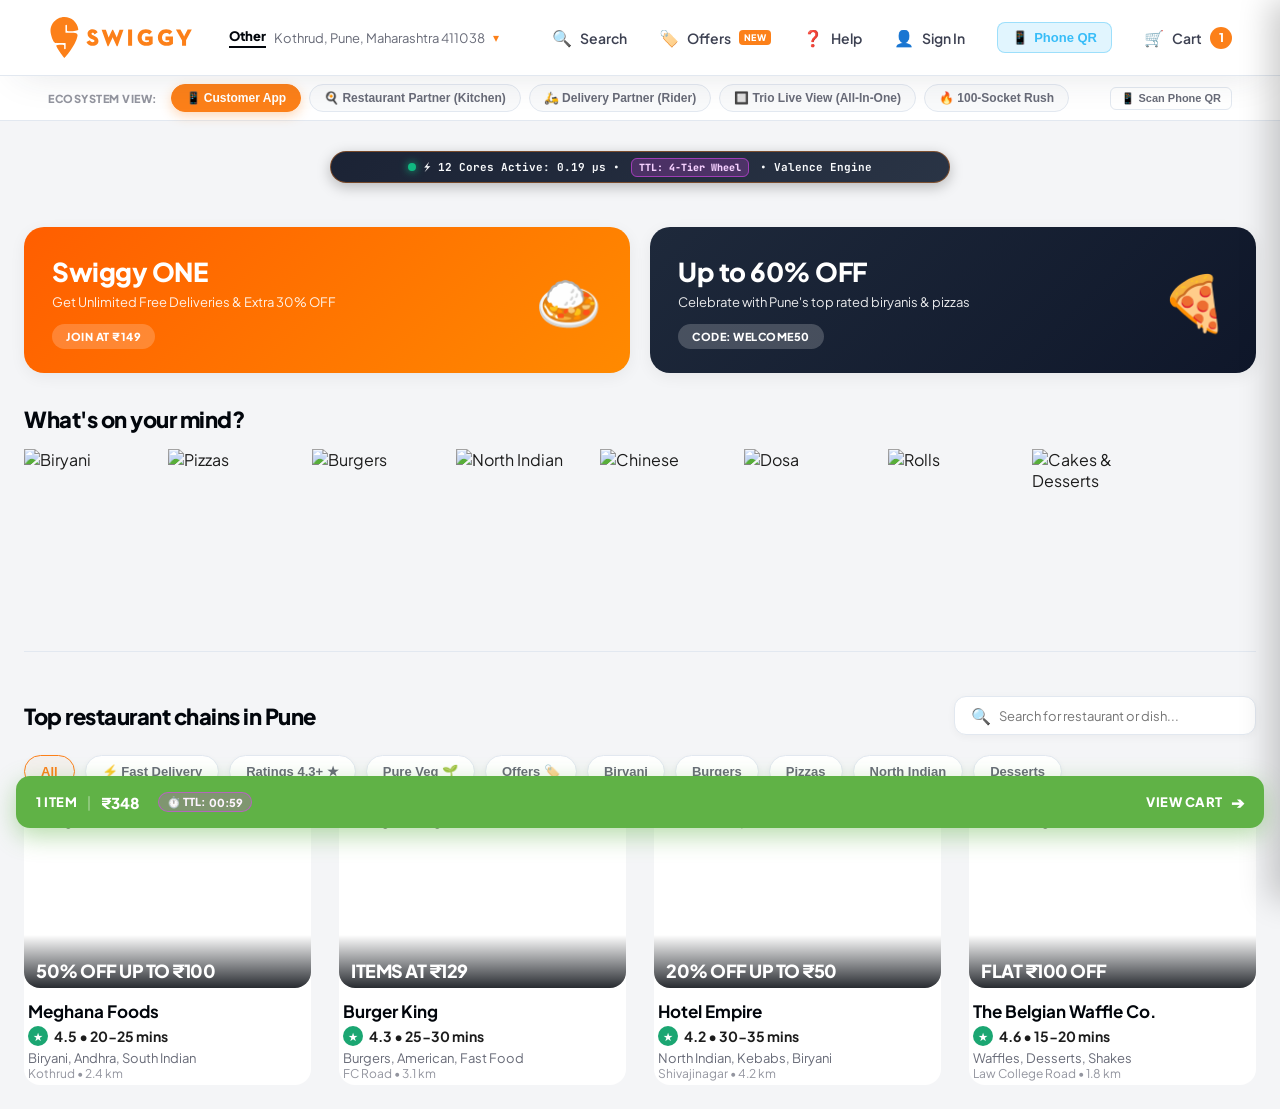
==== commit fc9765a5: "feat: live 4-tier timing wheel TTL badge and mobile HUD on Swiggy app" ====
--- a/demo_swiggy/index.html
+++ b/demo_swiggy/index.html
@@ -102,7 +102,7 @@
 
       <div class="valence-live-chip-mobile" id="valence-live-chip-mobile" onclick="triggerValenceAction('shards')">
         <span class="vlc-pulse"></span>
-        <span class="vlc-text" id="vlc-text">⚡ Valence Engine: 12 Cores Active (0.22 µs)</span>
+        <span class="vlc-text" id="vlc-text">⚡ <strong>12 Cores Active</strong>: 0.19 µs • <span style="background:rgba(217,70,239,0.22); color:#f5d0fe; border:1px solid rgba(217,70,239,0.6); padding:2px 7px; border-radius:6px; font-weight:800; font-size:10px; margin:0 4px;">TTL: 4-Tier Wheel</span> • Valence Engine</span>
       </div>
 
       <!-- Promotional Hero Carousel Banner -->
@@ -486,6 +486,7 @@
       <div class="fc-count-pill" id="fc-count-pill">1 ITEM</div>
       <span class="fc-divider">|</span>
       <span class="fc-price" id="fc-price">₹340</span>
+      <span class="fc-ttl-badge" id="fc-ttl-badge" style="background:rgba(217,70,239,0.25); border:1px solid rgba(217,70,239,0.6); color:#fdf4ff; padding:2px 8px; border-radius:12px; font-size:11px; font-weight:800; margin-left:8px; display:inline-flex; align-items:center; gap:4px;">⏱️ TTL: <span id="fc-ttl-timer">01:00</span></span>
     </div>
     <div class="fc-right">
       <span>VIEW CART</span>
--- a/demo_swiggy/style.css
+++ b/demo_swiggy/style.css
@@ -2024,21 +2024,25 @@
 
 /* Valence Live Chip (Mobile Live Telemetry HUD) */
 .valence-live-chip-mobile {
-  display: none;
-  align-items: center;
-  gap: 10px;
-  background: linear-gradient(135deg, rgba(16, 185, 129, 0.12), rgba(6, 95, 70, 0.08));
-  border: 1px solid rgba(16, 185, 129, 0.35);
-  color: #065f46;
-  padding: 10px 16px;
-  border-radius: 12px;
-  font-size: 12px;
+  display: flex !important;
+  align-items: center;
+  justify-content: center;
+  gap: 8px;
+  background: linear-gradient(135deg, rgba(15, 23, 42, 0.95), rgba(30, 41, 59, 0.95));
+  border: 1px solid rgba(252, 128, 25, 0.4);
+  color: #f8fafc;
+  padding: 8px 16px;
+  border-radius: 20px;
+  font-size: 11px;
   font-family: var(--font-mono);
   font-weight: 700;
   cursor: pointer;
   transition: all 0.25s cubic-bezier(0.4, 0, 0.2, 1);
-  box-shadow: 0 2px 8px rgba(16, 185, 129, 0.12);
-  margin-bottom: 6px;
+  box-shadow: 0 4px 14px rgba(0, 0, 0, 0.25);
+  margin: 6px auto 12px auto;
+  max-width: 620px;
+  width: 95%;
+  z-index: 50;
 }
 
 .valence-live-chip-mobile:active,
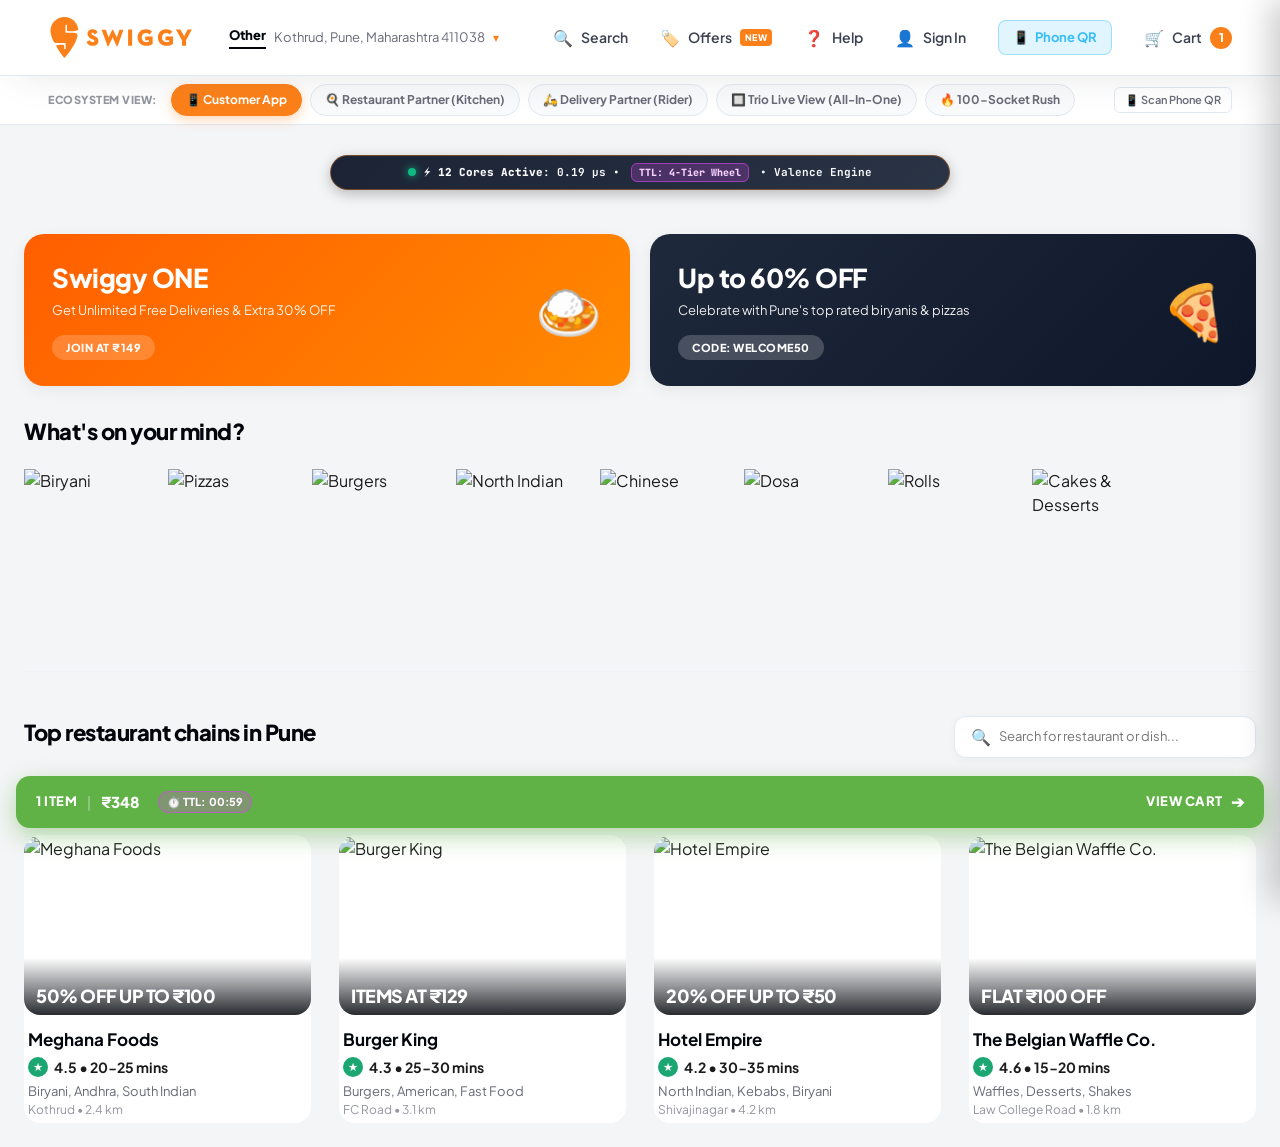
==== commit 32dc1eda: "feat: integrate Bootstrap 5 framework and enhanced mobile viewport responsiveness" ====
--- a/demo_swiggy/index.html
+++ b/demo_swiggy/index.html
@@ -12,6 +12,7 @@
   <link rel="preconnect" href="https://fonts.googleapis.com">
   <link rel="preconnect" href="https://fonts.gstatic.com" crossorigin>
   <link href="https://fonts.googleapis.com/css2?family=Plus+Jakarta+Sans:wght@400;500;600;700;800&family=JetBrains+Mono:wght@400;600;700&display=swap" rel="stylesheet">
+  <link href="https://cdn.jsdelivr.net/npm/bootstrap@5.3.3/dist/css/bootstrap.min.css" rel="stylesheet" integrity="sha384-QWTKZyjpPEjISv5WaRU9OFeRpok6YctnYmDr5pNlyT2bRjXh0JMhjY6hW+ALEwIH" crossorigin="anonymous">
   <link rel="stylesheet" href="style.css">
 </head>
 <body>
@@ -535,6 +536,7 @@
   </div>
 
   <script src="https://cdn.jsdelivr.net/npm/qrcode@1.5.3/build/qrcode.min.js"></script>
+  <script src="https://cdn.jsdelivr.net/npm/bootstrap@5.3.3/dist/js/bootstrap.bundle.min.js" integrity="sha384-YvpcrYf0tY3lHB60NNkmXc5s9fDVZLESaAA55NDzOxhy9GkcIdslK1eN7N6jIeHz" crossorigin="anonymous"></script>
   <script src="app.js"></script>
   <script>
     async function openSwiggyQrModal() {
--- a/demo_swiggy/style.css
+++ b/demo_swiggy/style.css
@@ -2477,3 +2477,155 @@
   }
 }
 
+
+
+/* ==============================================================================
+   BOOTSTRAP 5 & AUTHENTIC MOBILE APP HARMONY RULES
+   ============================================================================== */
+a {
+  text-decoration: none !important;
+  color: inherit;
+}
+
+button {
+  font-family: inherit;
+}
+
+body {
+  overflow-x: hidden !important;
+  width: 100vw;
+  max-width: 100%;
+}
+
+@media (max-width: 768px) {
+  /* Mobile App Viewport Optimizations */
+  html, body {
+    overflow-x: hidden !important;
+    position: relative;
+    width: 100%;
+    -webkit-font-smoothing: antialiased;
+  }
+
+  .main-content-wrap {
+    padding: 8px 12px 100px 12px !important;
+    width: 100% !important;
+    max-width: 100% !important;
+    box-sizing: border-box !important;
+  }
+
+  /* Responsive Swiggy App Top Nav */
+  .swiggy-nav {
+    height: 56px !important;
+    padding: 0 12px !important;
+    position: sticky;
+    top: 0;
+    z-index: 1020;
+    background: #FFF;
+  }
+
+  /* Mobile Search Pill */
+  .mobile-search-pill-container {
+    padding: 4px 0 8px 0;
+    width: 100%;
+  }
+
+  .mobile-search-box {
+    border-radius: 12px;
+    height: 46px;
+    box-shadow: 0 2px 8px rgba(0, 0, 0, 0.06);
+  }
+
+  /* Categories Slider - Native Mobile Inertia */
+  .category-scroll-row {
+    display: flex;
+    gap: 14px;
+    overflow-x: auto;
+    scroll-snap-type: x mandatory;
+    -webkit-overflow-scrolling: touch;
+    padding-bottom: 8px;
+    scrollbar-width: none;
+  }
+
+  .category-scroll-row::-webkit-scrollbar {
+    display: none;
+  }
+
+  .category-item {
+    scroll-snap-align: start;
+    flex: 0 0 76px;
+    text-align: center;
+  }
+
+  .cat-img-box {
+    width: 72px;
+    height: 72px;
+    margin: 0 auto;
+  }
+
+  /* Mobile Restaurant Cards - Bootstrap Card Look */
+  .restaurant-grid {
+    display: flex !important;
+    flex-direction: column !important;
+    gap: 16px !important;
+  }
+
+  .rest-card {
+    border-radius: 16px !important;
+    overflow: hidden;
+    box-shadow: 0 2px 10px rgba(0, 0, 0, 0.06) !important;
+    border: 1px solid rgba(0, 0, 0, 0.05);
+    background: #FFF;
+    width: 100% !important;
+  }
+
+  .rest-card-img-wrap {
+    height: 180px !important;
+  }
+
+  .rest-card:hover {
+    transform: none !important;
+  }
+
+  /* Dish Row Cards in Mobile Menu View */
+  .dish-row-card {
+    padding: 14px 0 !important;
+    gap: 12px !important;
+  }
+
+  .dish-img-col {
+    width: 110px !important;
+    height: 105px !important;
+  }
+
+  /* Mobile Floating Cart Bar - Guaranteed Finger Target */
+  .swiggy-floating-cart-bar {
+    position: fixed !important;
+    bottom: 68px !important;
+    left: 12px !important;
+    right: 12px !important;
+    height: 52px !important;
+    border-radius: 14px !important;
+    z-index: 1030 !important;
+    box-shadow: 0 8px 24px rgba(96, 178, 70, 0.5) !important;
+  }
+
+  /* Mobile Bottom Navigation Bar - Authentic Fixed Footer */
+  .swiggy-mobile-bottom-nav {
+    display: flex !important;
+    position: fixed !important;
+    bottom: 0 !important;
+    left: 0 !important;
+    right: 0 !important;
+    height: 58px !important;
+    background: #FFF !important;
+    z-index: 1025 !important;
+    border-top: 1px solid #E2E8F0 !important;
+    box-shadow: 0 -4px 16px rgba(0, 0, 0, 0.06) !important;
+  }
+
+  /* Cart Drawer 100% Width on Mobile Phone */
+  .cart-drawer {
+    width: 100% !important;
+    max-width: 100% !important;
+  }
+}
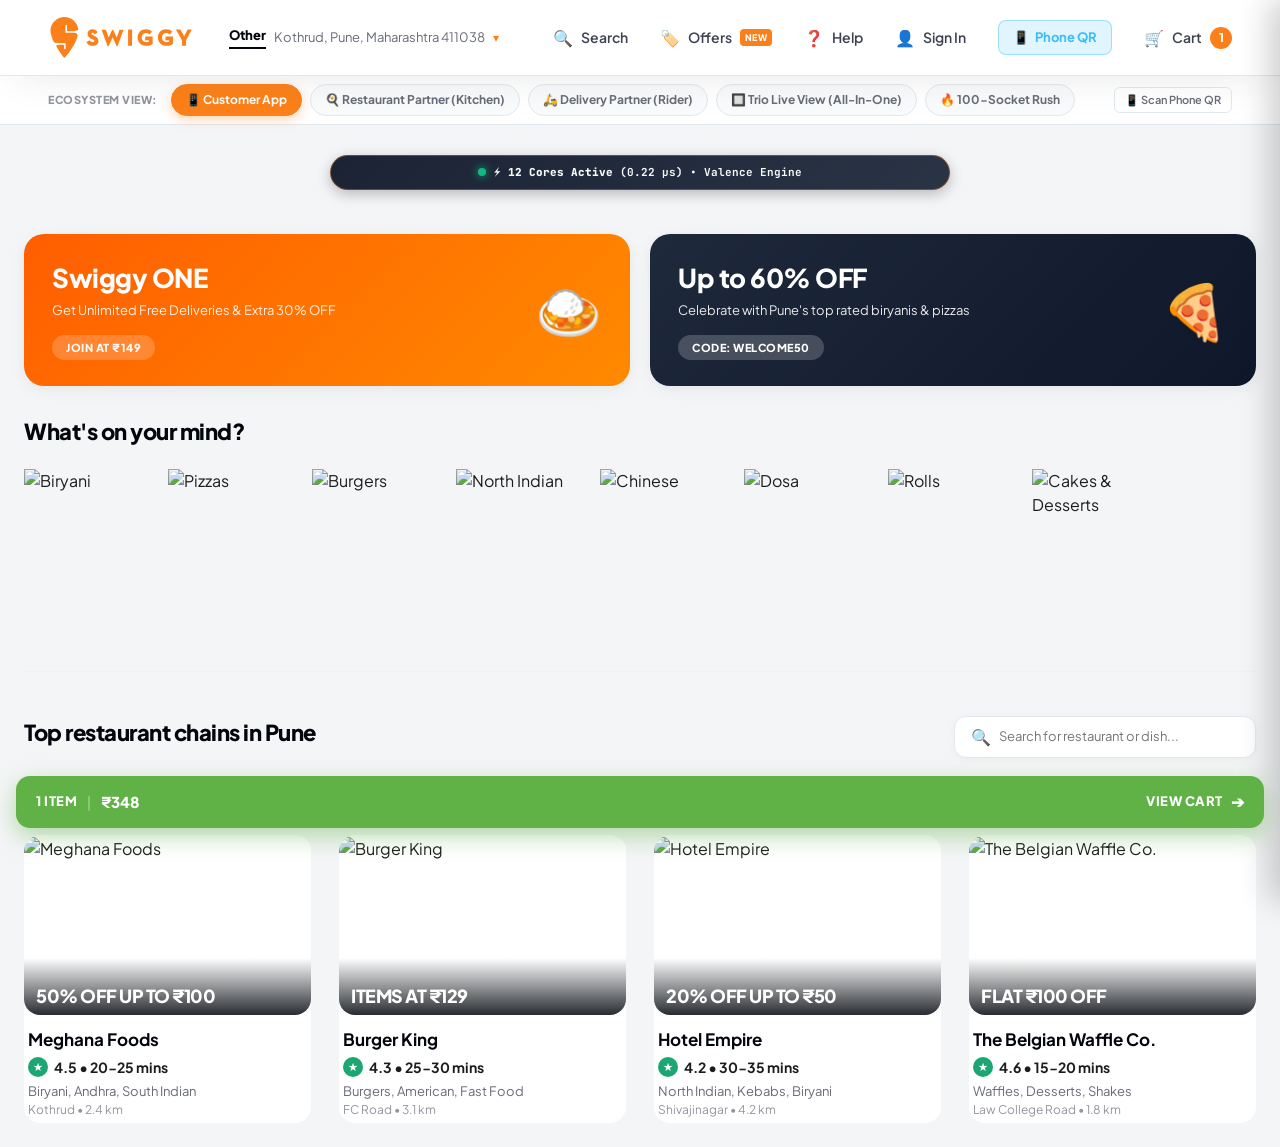
==== commit 66d7cb8d: "fix: remove TTL text and badges from Swiggy frontend UI" ====
--- a/demo_swiggy/index.html
+++ b/demo_swiggy/index.html
@@ -103,7 +103,7 @@
 
       <div class="valence-live-chip-mobile" id="valence-live-chip-mobile" onclick="triggerValenceAction('shards')">
         <span class="vlc-pulse"></span>
-        <span class="vlc-text" id="vlc-text">⚡ <strong>12 Cores Active</strong>: 0.19 µs • <span style="background:rgba(217,70,239,0.22); color:#f5d0fe; border:1px solid rgba(217,70,239,0.6); padding:2px 7px; border-radius:6px; font-weight:800; font-size:10px; margin:0 4px;">TTL: 4-Tier Wheel</span> • Valence Engine</span>
+        <span class="vlc-text" id="vlc-text">⚡ <strong>12 Cores Active</strong> (0.22 µs) • Valence Engine</span>
       </div>
 
       <!-- Promotional Hero Carousel Banner -->
@@ -484,12 +484,11 @@
   <!-- Floating Bottom Cart Bar (Signature Swiggy Mobile Pill) -->
   <div class="swiggy-floating-cart-bar" id="floating-cart-bar" onclick="toggleCartDrawer()">
     <div class="fc-left">
-      <div class="fc-count-pill" id="fc-count-pill">1 ITEM</div>
-      <span class="fc-divider">|</span>
-      <span class="fc-price" id="fc-price">₹340</span>
-      <span class="fc-ttl-badge" id="fc-ttl-badge" style="background:rgba(217,70,239,0.25); border:1px solid rgba(217,70,239,0.6); color:#fdf4ff; padding:2px 8px; border-radius:12px; font-size:11px; font-weight:800; margin-left:8px; display:inline-flex; align-items:center; gap:4px;">⏱️ TTL: <span id="fc-ttl-timer">01:00</span></span>
-    </div>
-    <div class="fc-right">
+        <div class="fc-count-pill" id="fc-count-pill">1 ITEM</div>
+        <span class="fc-divider">|</span>
+        <span class="fc-price" id="fc-price">₹340</span>
+      </div>
+      <div class="fc-right">
       <span>VIEW CART</span>
       <span class="fc-cart-arrow">➔</span>
     </div>
